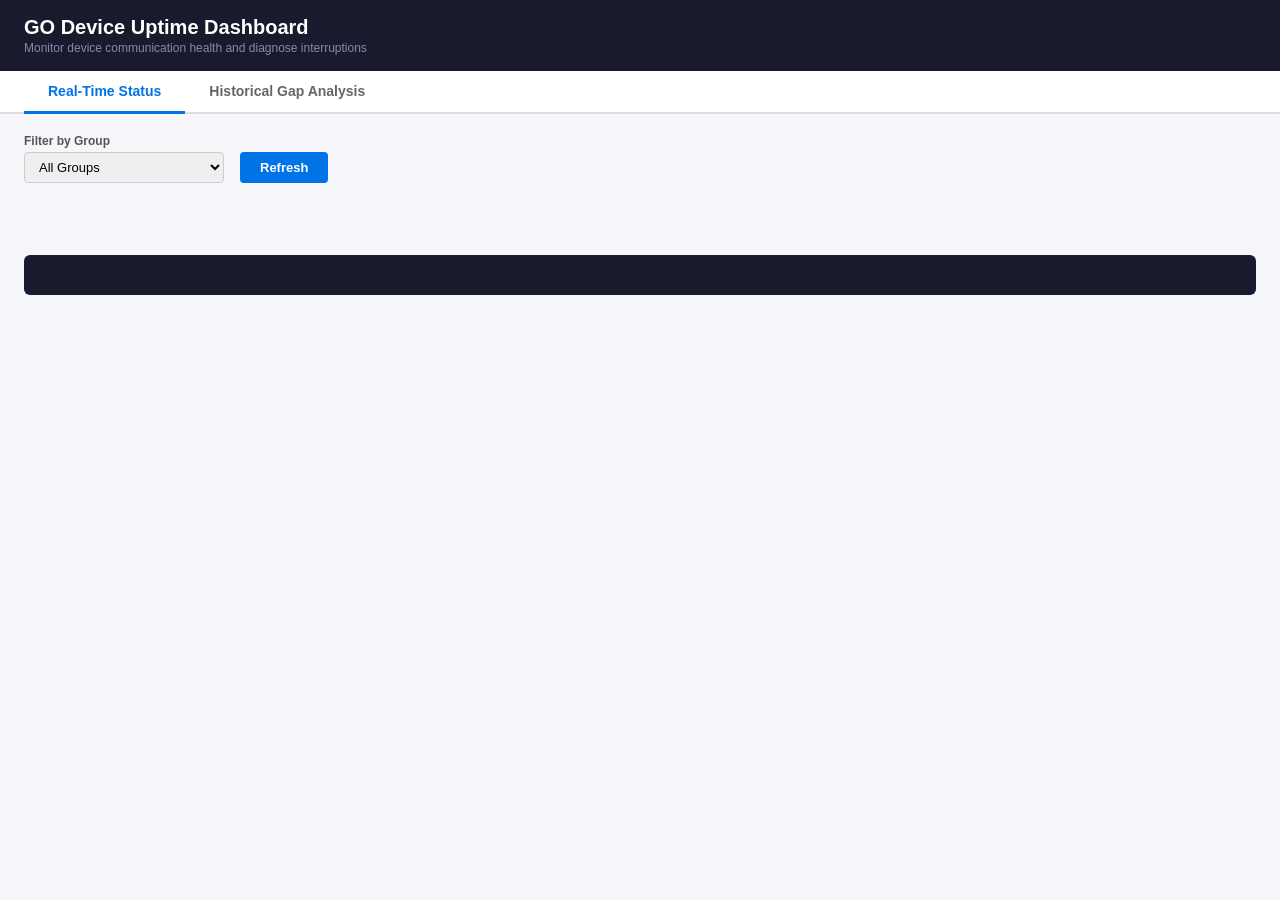
==== src/index.html @ d2667e0c "Restructure repo to match standard add-in layout - Rename configuration.json to config.json - Move H" ====
<!DOCTYPE html>
<html lang="en">
<head>
  <meta charset="UTF-8">
  <title>GO Device Uptime Dashboard</title>
  <style>
    * { box-sizing: border-box; margin: 0; padding: 0; }
    body { font-family: Arial, sans-serif; background: #f5f6fa; color: #333; }

    /* Header */
    .header { background: #1a1a2e; color: #fff; padding: 16px 24px; display: flex; align-items: center; justify-content: space-between; }
    .header h1 { font-size: 20px; font-weight: 600; }
    .header .subtitle { font-size: 12px; color: #8888aa; margin-top: 2px; }

    /* Tabs */
    .tab-bar { background: #fff; border-bottom: 2px solid #ddd; padding: 0 24px; display: flex; gap: 0; }
    .tab-btn { padding: 12px 24px; font-size: 14px; font-weight: 600; color: #666; border: none; background: none; cursor: pointer; border-bottom: 3px solid transparent; margin-bottom: -2px; }
    .tab-btn.active { color: #0073e6; border-bottom-color: #0073e6; }
    .tab-btn:hover { color: #0073e6; }

    /* Content */
    .container { max-width: 1400px; margin: 0 auto; padding: 20px 24px; }
    .tab-content { display: none; }
    .tab-content.active { display: block; }

    /* Controls row */
    .controls { display: flex; align-items: flex-end; gap: 16px; margin-bottom: 16px; flex-wrap: wrap; }
    .control-group { display: flex; flex-direction: column; gap: 4px; }
    .control-group label { font-size: 12px; font-weight: 600; color: #555; }
    .control-group select, .control-group input { padding: 6px 10px; border: 1px solid #ccc; border-radius: 4px; font-size: 13px; }
    .control-group select { min-width: 200px; }
    .btn { padding: 8px 20px; border: none; border-radius: 4px; font-size: 13px; cursor: pointer; font-weight: 600; }
    .btn-primary { background: #0073e6; color: #fff; }
    .btn-primary:hover { background: #005bb5; }
    .btn-primary:disabled { background: #99c2e8; cursor: not-allowed; }

    /* Tables */
    table { width: 100%; border-collapse: collapse; background: #fff; border-radius: 6px; overflow: hidden; box-shadow: 0 1px 3px rgba(0,0,0,0.08); }
    th { background: #f0f2f5; font-size: 12px; font-weight: 700; text-transform: uppercase; color: #555; padding: 10px 12px; text-align: left; border-bottom: 2px solid #ddd; }
    td { padding: 8px 12px; font-size: 13px; border-bottom: 1px solid #eee; }
    tr:last-child td { border-bottom: none; }

    /* Status indicators */
    .status-dot { display: inline-block; width: 10px; height: 10px; border-radius: 50%; margin-right: 6px; }
    .status-green { background: #28a745; }
    .status-yellow { background: #ffc107; }
    .status-red { background: #dc3545; }
    tr.row-green { background: #f0faf3; }
    tr.row-yellow { background: #fffbe6; }
    tr.row-red { background: #fef0f0; }

    /* Summary cards */
    .summary-cards { display: flex; gap: 16px; margin-bottom: 20px; flex-wrap: wrap; }
    .summary-card { background: #fff; border-radius: 6px; padding: 16px 20px; box-shadow: 0 1px 3px rgba(0,0,0,0.08); min-width: 180px; flex: 1; }
    .summary-card .card-label { font-size: 11px; font-weight: 700; text-transform: uppercase; color: #888; margin-bottom: 4px; }
    .summary-card .card-value { font-size: 22px; font-weight: 700; color: #1a1a2e; }
    .summary-card .card-detail { font-size: 12px; color: #666; margin-top: 4px; }

    /* Log output */
    #output { margin-top: 16px; padding: 12px; background: #1a1a2e; color: #aaffaa; font-family: monospace; font-size: 12px; border-radius: 6px; white-space: pre-wrap; min-height: 40px; max-height: 200px; overflow-y: auto; }

    /* Loading spinner */
    .loading { text-align: center; padding: 40px; color: #888; font-size: 14px; }
    .spinner { display: inline-block; width: 20px; height: 20px; border: 3px solid #ddd; border-top-color: #0073e6; border-radius: 50%; animation: spin 0.8s linear infinite; margin-right: 8px; vertical-align: middle; }
    @keyframes spin { to { transform: rotate(360deg); } }

    /* Gap cause badges */
    .cause-badge { display: inline-block; padding: 2px 8px; border-radius: 10px; font-size: 11px; font-weight: 600; }
    .cause-unplugged { background: #fde8e8; color: #c0392b; }
    .cause-voltage { background: #fef3cd; color: #856404; }
    .cause-ignition { background: #d4edda; color: #155724; }
    .cause-cellular { background: #cce5ff; color: #004085; }
    .cause-unknown { background: #e2e3e5; color: #383d41; }
    .cause-lowvoltage { background: #fff3cd; color: #856404; }

    /* Responsive */
    @media (max-width: 800px) {
      .summary-cards { flex-direction: column; }
    }
  </style>
</head>
<body>

<!-- HEADER -->
<div class="header">
  <div>
    <h1>GO Device Uptime Dashboard</h1>
    <div class="subtitle">Monitor device communication health and diagnose interruptions</div>
  </div>
</div>

<!-- TABS -->
<div class="tab-bar">
  <button class="tab-btn active" onclick="switchTab('realtime')">Real-Time Status</button>
  <button class="tab-btn" onclick="switchTab('historical')">Historical Gap Analysis</button>
</div>

<!-- CONTAINER -->
<div class="container">

  <!-- TAB 1: REAL-TIME STATUS -->
  <div class="tab-content active" id="tab-realtime">
    <div class="controls">
      <div class="control-group">
        <label>Filter by Group</label>
        <select id="groupFilter" onchange="filterDevices()">
          <option value="">All Groups</option>
        </select>
      </div>
      <button class="btn btn-primary" id="btnRefresh" onclick="loadRealtimeStatus()">Refresh</button>
    </div>

    <div class="summary-cards" id="realtimeSummary" style="display:none;">
      <div class="summary-card">
        <div class="card-label">Total Devices</div>
        <div class="card-value" id="totalDevices">-</div>
      </div>
      <div class="summary-card">
        <div class="card-label">Communicating</div>
        <div class="card-value" id="commDevices" style="color:#28a745;">-</div>
      </div>
      <div class="summary-card">
        <div class="card-label">Stale (&gt; 1h)</div>
        <div class="card-value" id="staleDevices" style="color:#ffc107;">-</div>
      </div>
      <div class="summary-card">
        <div class="card-label">Not Communicating (&gt; 24h)</div>
        <div class="card-value" id="offlineDevices" style="color:#dc3545;">-</div>
      </div>
    </div>

    <div id="realtimeTable"></div>
  </div>

  <!-- TAB 2: HISTORICAL GAP ANALYSIS -->
  <div class="tab-content" id="tab-historical">
    <div class="controls">
      <div class="control-group">
        <label>Device</label>
        <select id="gapDevice">
          <option value="">-- Select Device --</option>
        </select>
      </div>
      <div class="control-group">
        <label>From Date</label>
        <input type="datetime-local" id="gapFrom">
      </div>
      <div class="control-group">
        <label>To Date</label>
        <input type="datetime-local" id="gapTo">
      </div>
      <div class="control-group">
        <label>Gap Threshold (min)</label>
        <input type="number" id="gapThreshold" value="30" min="5" max="1440" style="width:80px;">
      </div>
      <button class="btn btn-primary" id="btnAnalyze" onclick="analyzeGaps()">Analyze Gaps</button>
    </div>

    <div class="summary-cards" id="gapSummary" style="display:none;">
      <div class="summary-card">
        <div class="card-label">Uptime</div>
        <div class="card-value" id="uptimePct">-</div>
      </div>
      <div class="summary-card">
        <div class="card-label">Interruptions</div>
        <div class="card-value" id="gapCount">-</div>
      </div>
      <div class="summary-card">
        <div class="card-label">Longest Gap</div>
        <div class="card-value" id="longestGap">-</div>
      </div>
      <div class="summary-card">
        <div class="card-label">Most Common Cause</div>
        <div class="card-value" id="commonCause" style="font-size:16px;">-</div>
      </div>
    </div>

    <div id="gapsTable"></div>
  </div>

</div>

<!-- LOG OUTPUT -->
<div class="container">
  <div id="output"></div>
</div>

<script>
// ============================================================
//  STATE
// ============================================================
var api = null;             // MyGeotab API object (injected by Add-In framework)
var allDevices = [];        // full Device objects
var allStatusInfo = [];     // DeviceStatusInfo objects
var allGroups = [];         // Group objects
var mergedDevices = [];     // joined view for Tab 1

// ============================================================
//  MyGeotab Add-In Lifecycle
// ============================================================
geotab.addin.goDeviceUptime = function () {
  return {
    initialize: function (freshApi, state, callback) {
      api = freshApi;
      setDefaults();
      callback();
    },
    focus: function (freshApi, state) {
      api = freshApi;
      loadRealtimeStatus();
    },
    blur: function () {
      // cleanup if needed
    }
  };
};

// ============================================================
//  API WRAPPERS (Promise-based around api.call / api.multiCall)
// ============================================================
function apiGet(typeName, search) {
  return new Promise(function (resolve, reject) {
    api.call("Get", { typeName: typeName, search: search || {} }, resolve, reject);
  });
}

function apiMultiCall(calls) {
  return new Promise(function (resolve, reject) {
    api.multiCall(calls, resolve, reject);
  });
}

// ============================================================
//  HELPERS
// ============================================================
function val(id) { return document.getElementById(id).value.trim(); }
function log(msg) {
  var el = document.getElementById("output");
  el.textContent += msg + "\n";
  el.scrollTop = el.scrollHeight;
}
function clearLog() { document.getElementById("output").textContent = ""; }

function escHtml(s) {
  if (s == null) return "";
  return String(s).replace(/&/g,"&amp;").replace(/</g,"&lt;").replace(/>/g,"&gt;");
}

function formatDuration(ms) {
  if (ms < 0) ms = 0;
  var totalMin = Math.floor(ms / 60000);
  var d = Math.floor(totalMin / 1440);
  var h = Math.floor((totalMin % 1440) / 60);
  var m = totalMin % 60;
  var parts = [];
  if (d > 0) parts.push(d + "d");
  if (h > 0) parts.push(h + "h");
  parts.push(m + "m");
  return parts.join(" ");
}

function formatDateTime(iso) {
  if (!iso) return "-";
  var d = new Date(iso);
  return d.toLocaleString();
}

function timeSince(iso) {
  if (!iso) return "-";
  return formatDuration(Date.now() - new Date(iso).getTime());
}

// ============================================================
//  TAB SWITCHING
// ============================================================
function switchTab(name) {
  document.querySelectorAll(".tab-btn").forEach(function (b, i) {
    b.classList.toggle("active", (name === "realtime" && i === 0) || (name === "historical" && i === 1));
  });
  document.getElementById("tab-realtime").classList.toggle("active", name === "realtime");
  document.getElementById("tab-historical").classList.toggle("active", name === "historical");
}

// ============================================================
//  TAB 1: REAL-TIME STATUS
// ============================================================
function loadRealtimeStatus() {
  clearLog();
  log("Loading devices and status info...");
  document.getElementById("realtimeTable").innerHTML = '<div class="loading"><span class="spinner"></span> Loading device status...</div>';

  apiMultiCall([
    ["Get", { typeName: "Device", search: {} }],
    ["Get", { typeName: "DeviceStatusInfo", search: {} }],
    ["Get", { typeName: "Group", search: {} }]
  ]).then(function (results) {
    allDevices = results[0] || [];
    allStatusInfo = results[1] || [];
    allGroups = results[2] || [];

    log("Loaded " + allDevices.length + " devices, " + allStatusInfo.length + " status records, " + allGroups.length + " groups.");

    buildGroupFilter();
    populateDeviceSelector();
    mergeAndRender();
  }).catch(function (err) {
    log("ERROR: " + (err.message || err));
    document.getElementById("realtimeTable").innerHTML = "";
  });
}

function buildGroupFilter() {
  var sel = document.getElementById("groupFilter");
  sel.innerHTML = '<option value="">All Groups</option>';
  var groupMap = {};
  allGroups.forEach(function (g) {
    if (g.name && g.id !== "GroupCompanyId") {
      groupMap[g.id] = g.name;
    }
  });
  var usedGroups = {};
  allDevices.forEach(function (d) {
    if (d.groups) {
      d.groups.forEach(function (g) {
        if (groupMap[g.id]) usedGroups[g.id] = groupMap[g.id];
      });
    }
  });
  Object.keys(usedGroups).sort(function (a, b) { return usedGroups[a].localeCompare(usedGroups[b]); }).forEach(function (id) {
    var opt = document.createElement("option");
    opt.value = id;
    opt.textContent = usedGroups[id];
    sel.appendChild(opt);
  });
}

function populateDeviceSelector() {
  var sel = document.getElementById("gapDevice");
  sel.innerHTML = '<option value="">-- Select Device --</option>';
  allDevices.slice().sort(function (a, b) { return (a.name || "").localeCompare(b.name || ""); }).forEach(function (d) {
    var opt = document.createElement("option");
    opt.value = d.id;
    opt.textContent = d.name + (d.serialNumber ? " (" + d.serialNumber + ")" : "");
    sel.appendChild(opt);
  });
}

function mergeAndRender() {
  var statusMap = {};
  allStatusInfo.forEach(function (si) {
    if (si.device) statusMap[si.device.id] = si;
  });

  mergedDevices = allDevices.map(function (d) {
    var si = statusMap[d.id] || {};
    var lastComm = si.dateTime || null;
    var msSince = lastComm ? (Date.now() - new Date(lastComm).getTime()) : Infinity;
    var status, statusClass;
    if (si.isDeviceCommunicating) {
      if (msSince > 3600000) { status = "Stale"; statusClass = "yellow"; }
      else { status = "Communicating"; statusClass = "green"; }
    } else {
      if (msSince > 86400000) { status = "Not Communicating"; statusClass = "red"; }
      else if (msSince > 3600000) { status = "Stale"; statusClass = "yellow"; }
      else { status = "Communicating"; statusClass = "green"; }
    }
    return {
      id: d.id,
      name: d.name || "(unnamed)",
      serialNumber: d.serialNumber || "-",
      groups: d.groups || [],
      status: status,
      statusClass: statusClass,
      lastComm: lastComm,
      msSince: msSince,
      lat: si.latitude,
      lng: si.longitude
    };
  });

  filterDevices();
}

function filterDevices() {
  var gf = val("groupFilter");
  var filtered = mergedDevices;
  if (gf) {
    filtered = mergedDevices.filter(function (d) {
      return d.groups.some(function (g) { return g.id === gf; });
    });
  }

  var order = { red: 0, yellow: 1, green: 2 };
  filtered.sort(function (a, b) {
    var oa = order[a.statusClass] != null ? order[a.statusClass] : 9;
    var ob = order[b.statusClass] != null ? order[b.statusClass] : 9;
    if (oa !== ob) return oa - ob;
    return a.name.localeCompare(b.name);
  });

  var total = filtered.length;
  var green = filtered.filter(function (d) { return d.statusClass === "green"; }).length;
  var yellow = filtered.filter(function (d) { return d.statusClass === "yellow"; }).length;
  var red = filtered.filter(function (d) { return d.statusClass === "red"; }).length;

  document.getElementById("realtimeSummary").style.display = "flex";
  document.getElementById("totalDevices").textContent = total;
  document.getElementById("commDevices").textContent = green;
  document.getElementById("staleDevices").textContent = yellow;
  document.getElementById("offlineDevices").textContent = red;

  var html = '<table><thead><tr>' +
    '<th>Device Name</th>' +
    '<th>Serial Number</th>' +
    '<th>Status</th>' +
    '<th>Last Data Received</th>' +
    '<th>Time Since Last Comm</th>' +
    '<th>Location</th>' +
    '</tr></thead><tbody>';

  if (filtered.length === 0) {
    html += '<tr><td colspan="6" style="text-align:center;color:#888;padding:20px;">No devices found</td></tr>';
  } else {
    filtered.forEach(function (d) {
      var dotClass = "status-" + d.statusClass;
      var rowClass = "row-" + d.statusClass;
      var loc = (d.lat != null && d.lng != null && d.lat !== 0 && d.lng !== 0)
        ? d.lat.toFixed(4) + ", " + d.lng.toFixed(4)
        : "-";
      html += '<tr class="' + rowClass + '">' +
        '<td>' + escHtml(d.name) + '</td>' +
        '<td>' + escHtml(d.serialNumber) + '</td>' +
        '<td><span class="status-dot ' + dotClass + '"></span>' + d.status + '</td>' +
        '<td>' + formatDateTime(d.lastComm) + '</td>' +
        '<td>' + timeSince(d.lastComm) + '</td>' +
        '<td>' + loc + '</td>' +
        '</tr>';
    });
  }
  html += '</tbody></table>';
  document.getElementById("realtimeTable").innerHTML = html;
}

// ============================================================
//  TAB 2: HISTORICAL GAP ANALYSIS
// ============================================================
function analyzeGaps() {
  var deviceId = val("gapDevice");
  var fromDate = val("gapFrom");
  var toDate = val("gapTo");
  var threshold = parseInt(val("gapThreshold"), 10) || 30;

  if (!deviceId) { log("Select a device."); return; }
  if (!fromDate || !toDate) { log("Select a date range."); return; }

  clearLog();
  var fromISO = new Date(fromDate).toISOString();
  var toISO = new Date(toDate).toISOString();
  var thresholdMs = threshold * 60 * 1000;

  log("Fetching LogRecords for device " + deviceId + "...");
  document.getElementById("gapsTable").innerHTML = '<div class="loading"><span class="spinner"></span> Analyzing communication gaps...</div>';
  document.getElementById("gapSummary").style.display = "none";

  apiGet("LogRecord", {
    deviceSearch: { id: deviceId },
    fromDate: fromISO,
    toDate: toISO
  }).then(function (records) {
    records = records || [];
    log("Received " + records.length + " LogRecords.");

    if (records.length < 2) {
      log("Not enough records to detect gaps.");
      document.getElementById("gapsTable").innerHTML = '<div class="loading">Not enough LogRecords in this date range to analyze gaps. Try a wider range or different device.</div>';
      return;
    }

    records.sort(function (a, b) { return new Date(a.dateTime) - new Date(b.dateTime); });

    var gaps = [];
    for (var i = 1; i < records.length; i++) {
      var t1 = new Date(records[i - 1].dateTime).getTime();
      var t2 = new Date(records[i].dateTime).getTime();
      var delta = t2 - t1;
      if (delta > thresholdMs) {
        gaps.push({
          start: records[i - 1].dateTime,
          end: records[i].dateTime,
          durationMs: delta,
          cause: null
        });
      }
    }

    log("Detected " + gaps.length + " gap(s) exceeding " + threshold + " min threshold.");

    if (gaps.length === 0) {
      renderGapResults(gaps, fromISO, toISO);
      return;
    }

    return analyzeCauses(deviceId, gaps).then(function (analyzedGaps) {
      renderGapResults(analyzedGaps, fromISO, toISO);
    });
  }).catch(function (err) {
    log("ERROR: " + (err.message || err));
    document.getElementById("gapsTable").innerHTML = "";
  });
}

function analyzeCauses(deviceId, gaps) {
  log("Analyzing probable causes for " + gaps.length + " gap(s)...");

  var promises = gaps.map(function (gap, idx) {
    var windowStart = new Date(new Date(gap.start).getTime() - 3600000).toISOString();
    var windowEnd = new Date(new Date(gap.end).getTime() + 3600000).toISOString();

    return apiMultiCall([
      // FaultData: Device Unplugged
      ["Get", { typeName: "FaultData", search: {
        deviceSearch: { id: deviceId },
        diagnosticSearch: { id: "DiagnosticDeviceHasBeenUnpluggedId" },
        fromDate: windowStart, toDate: windowEnd
      }}],
      // FaultData: Low Voltage Restart
      ["Get", { typeName: "FaultData", search: {
        deviceSearch: { id: deviceId },
        diagnosticSearch: { id: "DiagnosticDeviceRestartedBecauseOfLowVoltageInPowerSupplyId" },
        fromDate: windowStart, toDate: windowEnd
      }}],
      // StatusData: Voltage
      ["Get", { typeName: "StatusData", search: {
        deviceSearch: { id: deviceId },
        diagnosticSearch: { id: "DiagnosticGoDeviceVoltageId" },
        fromDate: windowStart, toDate: windowEnd
      }}],
      // StatusData: Ignition
      ["Get", { typeName: "StatusData", search: {
        deviceSearch: { id: deviceId },
        diagnosticSearch: { id: "DiagnosticIgnitionId" },
        fromDate: windowStart, toDate: windowEnd
      }}],
      // StatusData: Cellular RSSI
      ["Get", { typeName: "StatusData", search: {
        deviceSearch: { id: deviceId },
        diagnosticSearch: { id: "DiagnosticCellularRssiId" },
        fromDate: windowStart, toDate: windowEnd
      }}]
    ]).then(function (results) {
      var unplugged = results[0] || [];
      var lowVoltageRestart = results[1] || [];
      var voltageData = results[2] || [];
      var ignitionData = results[3] || [];
      var rssiData = results[4] || [];

      gap.cause = determineCause(gap, unplugged, lowVoltageRestart, voltageData, ignitionData, rssiData);
      log("  Gap " + (idx + 1) + ": " + gap.cause);
      return gap;
    }).catch(function () {
      gap.cause = "Unknown - Analysis Error";
      return gap;
    });
  });

  return Promise.all(promises);
}

function determineCause(gap, unplugged, lowVoltageRestart, voltageData, ignitionData, rssiData) {
  // 1. Device unplugged
  if (unplugged.length > 0) return "Device Unplugged";

  // 2. Low voltage restart
  if (lowVoltageRestart.length > 0) return "Low Voltage Restart";

  // 3. Low voltage before gap (< 6V)
  var gapStartTime = new Date(gap.start).getTime();
  var preGapVoltage = voltageData.filter(function (v) {
    var t = new Date(v.dateTime).getTime();
    return t <= gapStartTime && t >= gapStartTime - 3600000;
  });
  if (preGapVoltage.length > 0) {
    var lastVoltage = preGapVoltage[preGapVoltage.length - 1];
    var volts = lastVoltage.data;
    if (volts > 100) volts = volts / 1000;
    if (volts < 6) return "Low Battery / Power Loss";
  }

  // 4. Ignition off during entire gap
  var gapEndTime = new Date(gap.end).getTime();
  var gapIgnition = ignitionData.filter(function (v) {
    var t = new Date(v.dateTime).getTime();
    return t >= gapStartTime - 3600000 && t <= gapEndTime + 3600000;
  });
  if (gapIgnition.length > 0) {
    var allOff = gapIgnition.every(function (v) { return v.data === 0; });
    if (allOff) return "Ignition Off (Low-Power Mode)";
  }

  // 5. Weak cellular signal (RSSI < -100 dBm before gap)
  var preGapRssi = rssiData.filter(function (v) {
    var t = new Date(v.dateTime).getTime();
    return t <= gapStartTime && t >= gapStartTime - 3600000;
  });
  if (preGapRssi.length > 0) {
    var lastRssi = preGapRssi[preGapRssi.length - 1];
    if (lastRssi.data < -100) return "Weak Cellular Signal";
  }

  return "Unknown - Possible Network Issue";
}

function renderGapResults(gaps, fromISO, toISO) {
  var periodMs = new Date(toISO).getTime() - new Date(fromISO).getTime();
  var totalGapMs = gaps.reduce(function (sum, g) { return sum + g.durationMs; }, 0);
  var uptimePct = periodMs > 0 ? (((periodMs - totalGapMs) / periodMs) * 100).toFixed(1) : "100.0";

  var longest = gaps.reduce(function (max, g) { return g.durationMs > max ? g.durationMs : max; }, 0);

  var causeCounts = {};
  gaps.forEach(function (g) {
    var c = g.cause || "Unknown";
    causeCounts[c] = (causeCounts[c] || 0) + 1;
  });
  var commonCause = "-";
  var maxCount = 0;
  Object.keys(causeCounts).forEach(function (c) {
    if (causeCounts[c] > maxCount) { maxCount = causeCounts[c]; commonCause = c; }
  });

  document.getElementById("gapSummary").style.display = "flex";
  document.getElementById("uptimePct").textContent = uptimePct + "%";
  document.getElementById("gapCount").textContent = gaps.length;
  document.getElementById("longestGap").textContent = longest > 0 ? formatDuration(longest) : "-";
  document.getElementById("commonCause").textContent = gaps.length > 0 ? commonCause : "-";

  var html = '<table><thead><tr>' +
    '<th>#</th>' +
    '<th>Gap Start</th>' +
    '<th>Gap End</th>' +
    '<th>Duration</th>' +
    '<th>Probable Cause</th>' +
    '</tr></thead><tbody>';

  if (gaps.length === 0) {
    html += '<tr><td colspan="5" style="text-align:center;color:#28a745;padding:20px;">No communication gaps detected - device had continuous uptime during this period.</td></tr>';
  } else {
    gaps.forEach(function (g, i) {
      var causeClass = getCauseClass(g.cause);
      html += '<tr>' +
        '<td>' + (i + 1) + '</td>' +
        '<td>' + formatDateTime(g.start) + '</td>' +
        '<td>' + formatDateTime(g.end) + '</td>' +
        '<td>' + formatDuration(g.durationMs) + '</td>' +
        '<td><span class="cause-badge ' + causeClass + '">' + escHtml(g.cause) + '</span></td>' +
        '</tr>';
    });
  }
  html += '</tbody></table>';
  document.getElementById("gapsTable").innerHTML = html;
}

function getCauseClass(cause) {
  if (!cause) return "cause-unknown";
  if (cause.indexOf("Unplugged") >= 0) return "cause-unplugged";
  if (cause.indexOf("Low Voltage Restart") >= 0) return "cause-voltage";
  if (cause.indexOf("Low Battery") >= 0) return "cause-lowvoltage";
  if (cause.indexOf("Ignition") >= 0) return "cause-ignition";
  if (cause.indexOf("Cellular") >= 0) return "cause-cellular";
  return "cause-unknown";
}

// ============================================================
//  DEFAULT DATE RANGE (last 7 days)
// ============================================================
function setDefaults() {
  var now = new Date();
  var week = new Date(now.getTime() - 7 * 86400000);
  function fmt(d) {
    return d.getFullYear() + "-" +
      String(d.getMonth() + 1).padStart(2, "0") + "-" +
      String(d.getDate()).padStart(2, "0") + "T" +
      String(d.getHours()).padStart(2, "0") + ":" +
      String(d.getMinutes()).padStart(2, "0");
  }
  document.getElementById("gapFrom").value = fmt(week);
  document.getElementById("gapTo").value = fmt(now);
}
</script>

</body>
</html>
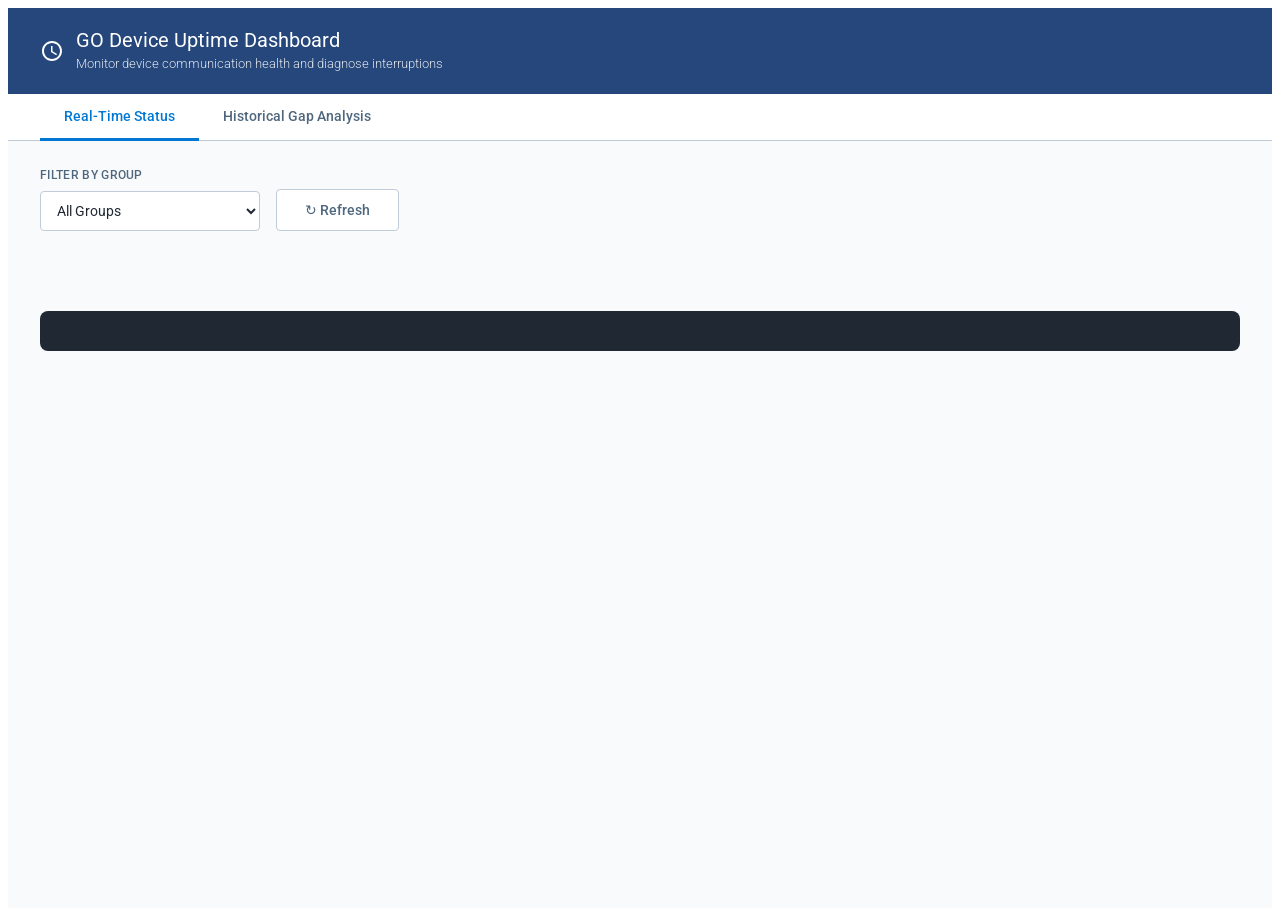
==== commit d3dd93e5: "Restyle with Geotab Zenith design system v3.5.0 - Apply official Zenith design tokens (colors, typog" ====
--- a/src/index.html
+++ b/src/index.html
@@ -2,198 +2,591 @@
 <html lang="en">
 <head>
   <meta charset="UTF-8">
+  <meta name="viewport" content="width=device-width, initial-scale=1.0">
+  <meta http-equiv="Cache-Control" content="no-cache, no-store, must-revalidate">
   <title>GO Device Uptime Dashboard</title>
+  <link rel="stylesheet" href="https://fonts.googleapis.com/css2?family=Roboto:wght@300;400;500;600;700&family=Roboto+Mono:wght@400&display=swap">
   <style>
-    * { box-sizing: border-box; margin: 0; padding: 0; }
-    body { font-family: Arial, sans-serif; background: #f5f6fa; color: #333; }
-
-    /* Header */
-    .header { background: #1a1a2e; color: #fff; padding: 16px 24px; display: flex; align-items: center; justify-content: space-between; }
-    .header h1 { font-size: 20px; font-weight: 600; }
-    .header .subtitle { font-size: 12px; color: #8888aa; margin-top: 2px; }
-
-    /* Tabs */
-    .tab-bar { background: #fff; border-bottom: 2px solid #ddd; padding: 0 24px; display: flex; gap: 0; }
-    .tab-btn { padding: 12px 24px; font-size: 14px; font-weight: 600; color: #666; border: none; background: none; cursor: pointer; border-bottom: 3px solid transparent; margin-bottom: -2px; }
-    .tab-btn.active { color: #0073e6; border-bottom-color: #0073e6; }
-    .tab-btn:hover { color: #0073e6; }
-
-    /* Content */
-    .container { max-width: 1400px; margin: 0 auto; padding: 20px 24px; }
-    .tab-content { display: none; }
-    .tab-content.active { display: block; }
-
-    /* Controls row */
-    .controls { display: flex; align-items: flex-end; gap: 16px; margin-bottom: 16px; flex-wrap: wrap; }
-    .control-group { display: flex; flex-direction: column; gap: 4px; }
-    .control-group label { font-size: 12px; font-weight: 600; color: #555; }
-    .control-group select, .control-group input { padding: 6px 10px; border: 1px solid #ccc; border-radius: 4px; font-size: 13px; }
-    .control-group select { min-width: 200px; }
-    .btn { padding: 8px 20px; border: none; border-radius: 4px; font-size: 13px; cursor: pointer; font-weight: 600; }
-    .btn-primary { background: #0073e6; color: #fff; }
-    .btn-primary:hover { background: #005bb5; }
-    .btn-primary:disabled { background: #99c2e8; cursor: not-allowed; }
-
-    /* Tables */
-    table { width: 100%; border-collapse: collapse; background: #fff; border-radius: 6px; overflow: hidden; box-shadow: 0 1px 3px rgba(0,0,0,0.08); }
-    th { background: #f0f2f5; font-size: 12px; font-weight: 700; text-transform: uppercase; color: #555; padding: 10px 12px; text-align: left; border-bottom: 2px solid #ddd; }
-    td { padding: 8px 12px; font-size: 13px; border-bottom: 1px solid #eee; }
-    tr:last-child td { border-bottom: none; }
-
-    /* Status indicators */
-    .status-dot { display: inline-block; width: 10px; height: 10px; border-radius: 50%; margin-right: 6px; }
-    .status-green { background: #28a745; }
-    .status-yellow { background: #ffc107; }
-    .status-red { background: #dc3545; }
-    tr.row-green { background: #f0faf3; }
-    tr.row-yellow { background: #fffbe6; }
-    tr.row-red { background: #fef0f0; }
-
-    /* Summary cards */
-    .summary-cards { display: flex; gap: 16px; margin-bottom: 20px; flex-wrap: wrap; }
-    .summary-card { background: #fff; border-radius: 6px; padding: 16px 20px; box-shadow: 0 1px 3px rgba(0,0,0,0.08); min-width: 180px; flex: 1; }
-    .summary-card .card-label { font-size: 11px; font-weight: 700; text-transform: uppercase; color: #888; margin-bottom: 4px; }
-    .summary-card .card-value { font-size: 22px; font-weight: 700; color: #1a1a2e; }
-    .summary-card .card-detail { font-size: 12px; color: #666; margin-top: 4px; }
-
-    /* Log output */
-    #output { margin-top: 16px; padding: 12px; background: #1a1a2e; color: #aaffaa; font-family: monospace; font-size: 12px; border-radius: 6px; white-space: pre-wrap; min-height: 40px; max-height: 200px; overflow-y: auto; }
-
-    /* Loading spinner */
-    .loading { text-align: center; padding: 40px; color: #888; font-size: 14px; }
-    .spinner { display: inline-block; width: 20px; height: 20px; border: 3px solid #ddd; border-top-color: #0073e6; border-radius: 50%; animation: spin 0.8s linear infinite; margin-right: 8px; vertical-align: middle; }
-    @keyframes spin { to { transform: rotate(360deg); } }
-
-    /* Gap cause badges */
-    .cause-badge { display: inline-block; padding: 2px 8px; border-radius: 10px; font-size: 11px; font-weight: 600; }
-    .cause-unplugged { background: #fde8e8; color: #c0392b; }
-    .cause-voltage { background: #fef3cd; color: #856404; }
-    .cause-ignition { background: #d4edda; color: #155724; }
-    .cause-cellular { background: #cce5ff; color: #004085; }
-    .cause-unknown { background: #e2e3e5; color: #383d41; }
-    .cause-lowvoltage { background: #fff3cd; color: #856404; }
-
-    /* Responsive */
+    /* ═══════════════════════════════════════════════════════════
+       Geotab Zenith Design System — @geotab/zenith v3.5.0 tokens
+       Scoped under #gudContainer to avoid MyGeotab conflicts
+       ═══════════════════════════════════════════════════════════ */
+
+    /* — Zenith Design Tokens — */
+    :root {
+      --text-primary: #1F2833;
+      --text-secondary: #4E677E;
+      --text-placeholder: #8DA4B9;
+      --text-hyperlink: #005AA8;
+      --text-error-message: #C51A11;
+      --text-button-disabled: #C0CCD8;
+      --text-reverse-primary: #FFFFFF;
+
+      --backgrounds-main: #FFFFFF;
+      --backgrounds-content-0: #F9FAFB;
+      --backgrounds-content-1: #F2F5F7;
+      --backgrounds-content-2: #D9E1E8;
+      --backgrounds-hover: #E6EBEF;
+      --backgrounds-field-disabled: #E6EBEF;
+      --backgrounds-primary-brand: #25477B;
+      --backgrounds-reverse-1: #1F2833;
+
+      --borders-general: #C0CCD8;
+      --borders-secondary: #748FAA;
+      --borders-form-field--hover: #748FAA;
+      --borders-form-field--active: #0078D3;
+
+      --action-primary--default: #0078D3;
+      --action-primary--hover: #005AA8;
+      --action-primary--active: #004080;
+      --action-secondary--default: #4E677E;
+      --action-tertiary--hover: #E6EBEF;
+
+      --accents-error--main: #FFECEB;
+      --accents-error--detail: #A01F0E;
+      --accents-success--main: #EDFEF2;
+      --accents-success--detail: #2B6436;
+      --accents-warning--main: #FFF8E6;
+      --accents-warning--detail: #8C6D1F;
+      --accents-general--main: #EBF6FF;
+      --accents-general--detail: #25477B;
+
+      --main-font: Roboto, "Segoe UI", "Helvetica Neue", sans-serif;
+      --main-font-data: "Roboto Mono", "Segoe UI Mono", monospace;
+    }
+
+    /* — Reset scoped to container — */
+    #gudContainer *, #gudContainer *::before, #gudContainer *::after {
+      box-sizing: border-box;
+      margin: 0;
+      padding: 0;
+    }
+
+    #gudContainer {
+      font-family: var(--main-font);
+      font-size: 14px;
+      line-height: 20px;
+      color: var(--text-primary);
+      background: var(--backgrounds-content-0);
+      min-height: 100vh;
+    }
+
+    /* ── Page Header (Brand Bar) ── */
+    #gudContainer .gud-page-header {
+      background: var(--backgrounds-primary-brand);
+      padding: 20px 32px;
+      display: flex;
+      align-items: center;
+      justify-content: space-between;
+    }
+    #gudContainer .gud-page-header h1 {
+      font-size: 20px;
+      font-weight: 400;
+      color: var(--text-reverse-primary);
+      margin: 0;
+      line-height: 24px;
+    }
+    #gudContainer .gud-page-header p {
+      font-size: 13px;
+      font-weight: 300;
+      color: var(--text-reverse-primary);
+      opacity: 0.85;
+      margin: 2px 0 0 0;
+    }
+    #gudContainer .gud-header-icon {
+      width: 24px;
+      height: 24px;
+      fill: var(--text-reverse-primary);
+      margin-right: 12px;
+      flex-shrink: 0;
+    }
+    #gudContainer .gud-header-left {
+      display: flex;
+      align-items: center;
+    }
+
+    /* ── Tab Bar ── */
+    #gudContainer .gud-tab-bar {
+      background: var(--backgrounds-main);
+      border-bottom: 1px solid var(--borders-general);
+      padding: 0 32px;
+      display: flex;
+      gap: 0;
+    }
+    #gudContainer .gud-tab-btn {
+      padding: 14px 24px;
+      font-family: var(--main-font);
+      font-size: 14px;
+      font-weight: 500;
+      color: var(--text-secondary);
+      border: none;
+      background: none;
+      cursor: pointer;
+      border-bottom: 3px solid transparent;
+      margin-bottom: -1px;
+      transition: color 0.15s, border-color 0.15s;
+    }
+    #gudContainer .gud-tab-btn:hover {
+      color: var(--action-primary--default);
+    }
+    #gudContainer .gud-tab-btn.active {
+      color: var(--action-primary--default);
+      border-bottom-color: var(--action-primary--default);
+    }
+
+    /* ── Content Area ── */
+    #gudContainer .gud-content {
+      max-width: 1440px;
+      margin: 0 auto;
+      padding: 24px 32px 32px;
+    }
+    #gudContainer .gud-tab-content {
+      display: none;
+    }
+    #gudContainer .gud-tab-content.active {
+      display: block;
+    }
+
+    /* ── Controls Toolbar ── */
+    #gudContainer .gud-toolbar {
+      display: flex;
+      align-items: flex-end;
+      gap: 16px;
+      margin-bottom: 24px;
+      flex-wrap: wrap;
+    }
+    #gudContainer .gud-field {
+      display: flex;
+      flex-direction: column;
+      gap: 6px;
+    }
+    #gudContainer .gud-field label {
+      font-size: 12px;
+      font-weight: 500;
+      color: var(--text-secondary);
+      text-transform: uppercase;
+      letter-spacing: 0.32px;
+    }
+    #gudContainer .gud-field select,
+    #gudContainer .gud-field input[type="datetime-local"],
+    #gudContainer .gud-field input[type="number"] {
+      font-family: var(--main-font);
+      font-size: 14px;
+      line-height: 20px;
+      color: var(--text-primary);
+      padding: 9px 12px;
+      border: 1px solid var(--borders-general);
+      border-radius: 4px;
+      background: var(--backgrounds-main);
+      min-height: 40px;
+      transition: border-color 0.15s, box-shadow 0.15s;
+    }
+    #gudContainer .gud-field select:hover,
+    #gudContainer .gud-field input:hover {
+      border-color: var(--borders-form-field--hover);
+    }
+    #gudContainer .gud-field select:focus,
+    #gudContainer .gud-field input:focus {
+      outline: none;
+      border-color: var(--borders-form-field--active);
+      box-shadow: 0 0 0 3px rgba(0,120,211,0.15);
+    }
+    #gudContainer .gud-field select {
+      min-width: 220px;
+    }
+
+    /* ── Buttons ── */
+    #gudContainer .gud-btn {
+      font-family: var(--main-font);
+      font-size: 14px;
+      font-weight: 500;
+      line-height: 20px;
+      padding: 10px 28px;
+      min-height: 40px;
+      border-radius: 4px;
+      border: none;
+      cursor: pointer;
+      transition: background 0.15s, box-shadow 0.15s;
+    }
+    #gudContainer .gud-btn--primary {
+      background: var(--action-primary--default);
+      color: var(--text-reverse-primary);
+      box-shadow: 0 1px 2px rgba(0,120,211,0.2);
+    }
+    #gudContainer .gud-btn--primary:hover {
+      background: var(--action-primary--hover);
+      box-shadow: 0 2px 4px rgba(0,120,211,0.3);
+    }
+    #gudContainer .gud-btn--primary:active {
+      background: var(--action-primary--active);
+    }
+    #gudContainer .gud-btn--primary:disabled {
+      background: var(--backgrounds-field-disabled);
+      color: var(--text-button-disabled);
+      cursor: not-allowed;
+      box-shadow: none;
+    }
+    #gudContainer .gud-btn--secondary {
+      background: var(--backgrounds-main);
+      color: var(--action-secondary--default);
+      border: 1px solid var(--borders-general);
+    }
+    #gudContainer .gud-btn--secondary:hover {
+      background: var(--action-tertiary--hover);
+      border-color: var(--borders-secondary);
+    }
+
+    /* ── KPI Summary Cards ── */
+    #gudContainer .gud-kpi-row {
+      display: flex;
+      gap: 16px;
+      margin-bottom: 24px;
+      flex-wrap: wrap;
+    }
+    #gudContainer .gud-kpi-card {
+      flex: 1;
+      min-width: 180px;
+      background: var(--backgrounds-main);
+      border: 1px solid var(--borders-general);
+      border-radius: 8px;
+      padding: 20px 24px;
+      box-shadow: 0 1px 3px rgba(31,40,51,0.06), 0 1px 2px rgba(31,40,51,0.04);
+    }
+    #gudContainer .gud-kpi-card__label {
+      font-size: 11px;
+      font-weight: 500;
+      text-transform: uppercase;
+      letter-spacing: 0.32px;
+      color: var(--text-secondary);
+      margin-bottom: 8px;
+    }
+    #gudContainer .gud-kpi-card__value {
+      font-size: 28px;
+      font-weight: 700;
+      color: var(--text-primary);
+      line-height: 1.1;
+    }
+    #gudContainer .gud-kpi-card--success .gud-kpi-card__value { color: var(--accents-success--detail); }
+    #gudContainer .gud-kpi-card--warning .gud-kpi-card__value { color: var(--accents-warning--detail); }
+    #gudContainer .gud-kpi-card--error .gud-kpi-card__value { color: var(--accents-error--detail); }
+
+    /* ── Panel / Card ── */
+    #gudContainer .gud-panel {
+      background: var(--backgrounds-main);
+      border: 1px solid var(--borders-general);
+      border-radius: 8px;
+      box-shadow: 0 1px 3px rgba(31,40,51,0.06), 0 1px 2px rgba(31,40,51,0.04);
+      overflow: hidden;
+      margin-bottom: 24px;
+    }
+    #gudContainer .gud-panel__header {
+      background: var(--backgrounds-content-1);
+      border-bottom: 1px solid var(--borders-general);
+      padding: 14px 24px;
+      display: flex;
+      align-items: center;
+      justify-content: space-between;
+    }
+    #gudContainer .gud-panel__title {
+      font-size: 16px;
+      font-weight: 500;
+      color: var(--text-primary);
+      line-height: 24px;
+    }
+
+    /* ── Tables ── */
+    #gudContainer .gud-table-wrap {
+      overflow-x: auto;
+    }
+    #gudContainer .gud-table {
+      width: 100%;
+      border-collapse: collapse;
+    }
+    #gudContainer .gud-table thead th {
+      background: var(--backgrounds-content-1);
+      font-size: 12px;
+      font-weight: 500;
+      text-transform: uppercase;
+      letter-spacing: 0.32px;
+      color: var(--text-secondary);
+      padding: 12px 16px;
+      text-align: left;
+      border-bottom: 1px solid var(--borders-general);
+      position: sticky;
+      top: 0;
+      z-index: 1;
+      white-space: nowrap;
+    }
+    #gudContainer .gud-table tbody td {
+      padding: 10px 16px;
+      border-bottom: 1px solid var(--backgrounds-content-1);
+      font-family: var(--main-font-data);
+      font-size: 13px;
+      line-height: 18px;
+      color: var(--text-primary);
+    }
+    #gudContainer .gud-table tbody tr:last-child td {
+      border-bottom: none;
+    }
+    #gudContainer .gud-table tbody tr:nth-child(even) {
+      background: var(--backgrounds-content-0);
+    }
+    #gudContainer .gud-table tbody tr:hover {
+      background: var(--accents-general--main);
+    }
+
+    /* ── Status Row Colors ── */
+    #gudContainer .gud-table tbody tr.gud-row--success {
+      background: var(--accents-success--main);
+    }
+    #gudContainer .gud-table tbody tr.gud-row--success:hover {
+      background: #d6f5df;
+    }
+    #gudContainer .gud-table tbody tr.gud-row--warning {
+      background: var(--accents-warning--main);
+    }
+    #gudContainer .gud-table tbody tr.gud-row--warning:hover {
+      background: #fff0cc;
+    }
+    #gudContainer .gud-table tbody tr.gud-row--error {
+      background: var(--accents-error--main);
+    }
+    #gudContainer .gud-table tbody tr.gud-row--error:hover {
+      background: #ffd9d6;
+    }
+
+    /* ── Status Dot ── */
+    #gudContainer .gud-status-dot {
+      display: inline-block;
+      width: 10px;
+      height: 10px;
+      border-radius: 50%;
+      margin-right: 8px;
+      vertical-align: middle;
+    }
+    #gudContainer .gud-status-dot--success { background: var(--accents-success--detail); }
+    #gudContainer .gud-status-dot--warning { background: var(--accents-warning--detail); }
+    #gudContainer .gud-status-dot--error { background: var(--accents-error--detail); }
+
+    /* ── Pill / Badge ── */
+    #gudContainer .gud-pill {
+      display: inline-block;
+      padding: 3px 10px;
+      border-radius: 12px;
+      font-family: var(--main-font);
+      font-size: 12px;
+      font-weight: 500;
+      line-height: 16px;
+      white-space: nowrap;
+    }
+    #gudContainer .gud-pill--error {
+      background: var(--accents-error--main);
+      color: var(--accents-error--detail);
+    }
+    #gudContainer .gud-pill--warning {
+      background: var(--accents-warning--main);
+      color: var(--accents-warning--detail);
+    }
+    #gudContainer .gud-pill--success {
+      background: var(--accents-success--main);
+      color: var(--accents-success--detail);
+    }
+    #gudContainer .gud-pill--info {
+      background: var(--accents-general--main);
+      color: var(--accents-general--detail);
+    }
+    #gudContainer .gud-pill--neutral {
+      background: var(--backgrounds-content-1);
+      color: var(--text-secondary);
+    }
+
+    /* ── Loading State ── */
+    #gudContainer .gud-loading {
+      text-align: center;
+      padding: 48px 24px;
+      color: var(--text-secondary);
+      font-size: 14px;
+    }
+    #gudContainer .gud-spinner {
+      display: inline-block;
+      width: 24px;
+      height: 24px;
+      border: 3px solid var(--borders-general);
+      border-top-color: var(--action-primary--default);
+      border-radius: 50%;
+      animation: gudSpin 0.8s linear infinite;
+      margin-right: 10px;
+      vertical-align: middle;
+    }
+    @keyframes gudSpin { to { transform: rotate(360deg); } }
+
+    /* ── Status Banner (log output) ── */
+    #gudContainer .gud-status-log {
+      margin-top: 24px;
+      padding: 14px 20px;
+      background: var(--backgrounds-reverse-1);
+      color: #8ec07c;
+      font-family: var(--main-font-data);
+      font-size: 12px;
+      line-height: 18px;
+      border-radius: 8px;
+      white-space: pre-wrap;
+      min-height: 40px;
+      max-height: 180px;
+      overflow-y: auto;
+    }
+
+    /* ── Empty State ── */
+    #gudContainer .gud-empty {
+      text-align: center;
+      padding: 32px;
+      color: var(--text-secondary);
+      font-size: 14px;
+    }
+
+    /* ── Responsive ── */
     @media (max-width: 800px) {
-      .summary-cards { flex-direction: column; }
+      #gudContainer .gud-content { padding: 16px; }
+      #gudContainer .gud-page-header { padding: 16px; }
+      #gudContainer .gud-tab-bar { padding: 0 16px; }
+      #gudContainer .gud-kpi-row { flex-direction: column; }
+      #gudContainer .gud-toolbar { flex-direction: column; align-items: stretch; }
+      #gudContainer .gud-field select { min-width: auto; width: 100%; }
     }
   </style>
 </head>
 <body>
 
-<!-- HEADER -->
-<div class="header">
-  <div>
-    <h1>GO Device Uptime Dashboard</h1>
-    <div class="subtitle">Monitor device communication health and diagnose interruptions</div>
-  </div>
-</div>
-
-<!-- TABS -->
-<div class="tab-bar">
-  <button class="tab-btn active" onclick="switchTab('realtime')">Real-Time Status</button>
-  <button class="tab-btn" onclick="switchTab('historical')">Historical Gap Analysis</button>
-</div>
-
-<!-- CONTAINER -->
-<div class="container">
-
-  <!-- TAB 1: REAL-TIME STATUS -->
-  <div class="tab-content active" id="tab-realtime">
-    <div class="controls">
-      <div class="control-group">
-        <label>Filter by Group</label>
-        <select id="groupFilter" onchange="filterDevices()">
-          <option value="">All Groups</option>
-        </select>
-      </div>
-      <button class="btn btn-primary" id="btnRefresh" onclick="loadRealtimeStatus()">Refresh</button>
-    </div>
-
-    <div class="summary-cards" id="realtimeSummary" style="display:none;">
-      <div class="summary-card">
-        <div class="card-label">Total Devices</div>
-        <div class="card-value" id="totalDevices">-</div>
-      </div>
-      <div class="summary-card">
-        <div class="card-label">Communicating</div>
-        <div class="card-value" id="commDevices" style="color:#28a745;">-</div>
-      </div>
-      <div class="summary-card">
-        <div class="card-label">Stale (&gt; 1h)</div>
-        <div class="card-value" id="staleDevices" style="color:#ffc107;">-</div>
-      </div>
-      <div class="summary-card">
-        <div class="card-label">Not Communicating (&gt; 24h)</div>
-        <div class="card-value" id="offlineDevices" style="color:#dc3545;">-</div>
+<div id="gudContainer">
+
+  <!-- Page Header -->
+  <div class="gud-page-header">
+    <div class="gud-header-left">
+      <svg class="gud-header-icon" viewBox="0 0 24 24" fill="currentColor">
+        <path d="M11.99 2C6.47 2 2 6.48 2 12s4.47 10 9.99 10C17.52 22 22 17.52 22 12S17.52 2 11.99 2zM12 20c-4.42 0-8-3.58-8-8s3.58-8 8-8 8 3.58 8 8-3.58 8-8 8zm.5-13H11v6l5.25 3.15.75-1.23-4.5-2.67z"/>
+      </svg>
+      <div>
+        <h1>GO Device Uptime Dashboard</h1>
+        <p>Monitor device communication health and diagnose interruptions</p>
       </div>
     </div>
-
-    <div id="realtimeTable"></div>
   </div>
 
-  <!-- TAB 2: HISTORICAL GAP ANALYSIS -->
-  <div class="tab-content" id="tab-historical">
-    <div class="controls">
-      <div class="control-group">
-        <label>Device</label>
-        <select id="gapDevice">
-          <option value="">-- Select Device --</option>
-        </select>
+  <!-- Tab Bar -->
+  <div class="gud-tab-bar">
+    <button class="gud-tab-btn active" onclick="switchTab('realtime')">Real-Time Status</button>
+    <button class="gud-tab-btn" onclick="switchTab('historical')">Historical Gap Analysis</button>
+  </div>
+
+  <!-- Content -->
+  <div class="gud-content">
+
+    <!-- ═══ TAB 1: Real-Time Status ═══ -->
+    <div class="gud-tab-content active" id="tab-realtime">
+
+      <!-- Toolbar -->
+      <div class="gud-toolbar">
+        <div class="gud-field">
+          <label>Filter by Group</label>
+          <select id="groupFilter" onchange="filterDevices()">
+            <option value="">All Groups</option>
+          </select>
+        </div>
+        <button class="gud-btn gud-btn--secondary" id="btnRefresh" onclick="loadRealtimeStatus()">&#x21bb; Refresh</button>
       </div>
-      <div class="control-group">
-        <label>From Date</label>
-        <input type="datetime-local" id="gapFrom">
+
+      <!-- KPI Cards -->
+      <div class="gud-kpi-row" id="realtimeSummary" style="display:none;">
+        <div class="gud-kpi-card">
+          <div class="gud-kpi-card__label">Total Devices</div>
+          <div class="gud-kpi-card__value" id="totalDevices">-</div>
+        </div>
+        <div class="gud-kpi-card gud-kpi-card--success">
+          <div class="gud-kpi-card__label">Communicating</div>
+          <div class="gud-kpi-card__value" id="commDevices">-</div>
+        </div>
+        <div class="gud-kpi-card gud-kpi-card--warning">
+          <div class="gud-kpi-card__label">Stale (&gt; 1h)</div>
+          <div class="gud-kpi-card__value" id="staleDevices">-</div>
+        </div>
+        <div class="gud-kpi-card gud-kpi-card--error">
+          <div class="gud-kpi-card__label">Not Communicating (&gt; 24h)</div>
+          <div class="gud-kpi-card__value" id="offlineDevices">-</div>
+        </div>
       </div>
-      <div class="control-group">
-        <label>To Date</label>
-        <input type="datetime-local" id="gapTo">
+
+      <!-- Device Table -->
+      <div id="realtimeTable"></div>
+    </div>
+
+    <!-- ═══ TAB 2: Historical Gap Analysis ═══ -->
+    <div class="gud-tab-content" id="tab-historical">
+
+      <!-- Toolbar -->
+      <div class="gud-toolbar">
+        <div class="gud-field">
+          <label>Device</label>
+          <select id="gapDevice">
+            <option value="">-- Select Device --</option>
+          </select>
+        </div>
+        <div class="gud-field">
+          <label>From Date</label>
+          <input type="datetime-local" id="gapFrom">
+        </div>
+        <div class="gud-field">
+          <label>To Date</label>
+          <input type="datetime-local" id="gapTo">
+        </div>
+        <div class="gud-field">
+          <label>Gap Threshold (min)</label>
+          <input type="number" id="gapThreshold" value="30" min="5" max="1440" style="width:90px;">
+        </div>
+        <button class="gud-btn gud-btn--primary" id="btnAnalyze" onclick="analyzeGaps()">Analyze Gaps</button>
       </div>
-      <div class="control-group">
-        <label>Gap Threshold (min)</label>
-        <input type="number" id="gapThreshold" value="30" min="5" max="1440" style="width:80px;">
+
+      <!-- KPI Cards -->
+      <div class="gud-kpi-row" id="gapSummary" style="display:none;">
+        <div class="gud-kpi-card">
+          <div class="gud-kpi-card__label">Uptime</div>
+          <div class="gud-kpi-card__value" id="uptimePct">-</div>
+        </div>
+        <div class="gud-kpi-card">
+          <div class="gud-kpi-card__label">Interruptions</div>
+          <div class="gud-kpi-card__value" id="gapCount">-</div>
+        </div>
+        <div class="gud-kpi-card">
+          <div class="gud-kpi-card__label">Longest Gap</div>
+          <div class="gud-kpi-card__value" id="longestGap">-</div>
+        </div>
+        <div class="gud-kpi-card">
+          <div class="gud-kpi-card__label">Most Common Cause</div>
+          <div class="gud-kpi-card__value" id="commonCause" style="font-size:16px;">-</div>
+        </div>
       </div>
-      <button class="btn btn-primary" id="btnAnalyze" onclick="analyzeGaps()">Analyze Gaps</button>
+
+      <!-- Gaps Table -->
+      <div id="gapsTable"></div>
     </div>
 
-    <div class="summary-cards" id="gapSummary" style="display:none;">
-      <div class="summary-card">
-        <div class="card-label">Uptime</div>
-        <div class="card-value" id="uptimePct">-</div>
-      </div>
-      <div class="summary-card">
-        <div class="card-label">Interruptions</div>
-        <div class="card-value" id="gapCount">-</div>
-      </div>
-      <div class="summary-card">
-        <div class="card-label">Longest Gap</div>
-        <div class="card-value" id="longestGap">-</div>
-      </div>
-      <div class="summary-card">
-        <div class="card-label">Most Common Cause</div>
-        <div class="card-value" id="commonCause" style="font-size:16px;">-</div>
-      </div>
-    </div>
-
-    <div id="gapsTable"></div>
   </div>
 
+  <!-- Status Log -->
+  <div class="gud-content" style="padding-top:0;">
+    <div class="gud-status-log" id="output"></div>
+  </div>
+
 </div>
 
-<!-- LOG OUTPUT -->
-<div class="container">
-  <div id="output"></div>
-</div>
-
 <script>
 // ============================================================
 //  STATE
 // ============================================================
-var api = null;             // MyGeotab API object (injected by Add-In framework)
-var allDevices = [];        // full Device objects
-var allStatusInfo = [];     // DeviceStatusInfo objects
-var allGroups = [];         // Group objects
-var mergedDevices = [];     // joined view for Tab 1
+var api = null;
+var allDevices = [];
+var allStatusInfo = [];
+var allGroups = [];
+var mergedDevices = [];
 
 // ============================================================
 //  MyGeotab Add-In Lifecycle
@@ -209,14 +602,12 @@
       api = freshApi;
       loadRealtimeStatus();
     },
-    blur: function () {
-      // cleanup if needed
-    }
+    blur: function () {}
   };
 };
 
 // ============================================================
-//  API WRAPPERS (Promise-based around api.call / api.multiCall)
+//  API WRAPPERS
 // ============================================================
 function apiGet(typeName, search) {
   return new Promise(function (resolve, reject) {
@@ -261,8 +652,7 @@
 
 function formatDateTime(iso) {
   if (!iso) return "-";
-  var d = new Date(iso);
-  return d.toLocaleString();
+  return new Date(iso).toLocaleString();
 }
 
 function timeSince(iso) {
@@ -274,7 +664,7 @@
 //  TAB SWITCHING
 // ============================================================
 function switchTab(name) {
-  document.querySelectorAll(".tab-btn").forEach(function (b, i) {
+  document.querySelectorAll(".gud-tab-btn").forEach(function (b, i) {
     b.classList.toggle("active", (name === "realtime" && i === 0) || (name === "historical" && i === 1));
   });
   document.getElementById("tab-realtime").classList.toggle("active", name === "realtime");
@@ -287,7 +677,7 @@
 function loadRealtimeStatus() {
   clearLog();
   log("Loading devices and status info...");
-  document.getElementById("realtimeTable").innerHTML = '<div class="loading"><span class="spinner"></span> Loading device status...</div>';
+  document.getElementById("realtimeTable").innerHTML = '<div class="gud-loading"><span class="gud-spinner"></span> Loading device status...</div>';
 
   apiMultiCall([
     ["Get", { typeName: "Device", search: {} }],
@@ -314,17 +704,13 @@
   sel.innerHTML = '<option value="">All Groups</option>';
   var groupMap = {};
   allGroups.forEach(function (g) {
-    if (g.name && g.id !== "GroupCompanyId") {
-      groupMap[g.id] = g.name;
-    }
+    if (g.name && g.id !== "GroupCompanyId") groupMap[g.id] = g.name;
   });
   var usedGroups = {};
   allDevices.forEach(function (d) {
-    if (d.groups) {
-      d.groups.forEach(function (g) {
-        if (groupMap[g.id]) usedGroups[g.id] = groupMap[g.id];
-      });
-    }
+    if (d.groups) d.groups.forEach(function (g) {
+      if (groupMap[g.id]) usedGroups[g.id] = groupMap[g.id];
+    });
   });
   Object.keys(usedGroups).sort(function (a, b) { return usedGroups[a].localeCompare(usedGroups[b]); }).forEach(function (id) {
     var opt = document.createElement("option");
@@ -357,24 +743,17 @@
     var msSince = lastComm ? (Date.now() - new Date(lastComm).getTime()) : Infinity;
     var status, statusClass;
     if (si.isDeviceCommunicating) {
-      if (msSince > 3600000) { status = "Stale"; statusClass = "yellow"; }
-      else { status = "Communicating"; statusClass = "green"; }
+      if (msSince > 3600000) { status = "Stale"; statusClass = "warning"; }
+      else { status = "Communicating"; statusClass = "success"; }
     } else {
-      if (msSince > 86400000) { status = "Not Communicating"; statusClass = "red"; }
-      else if (msSince > 3600000) { status = "Stale"; statusClass = "yellow"; }
-      else { status = "Communicating"; statusClass = "green"; }
+      if (msSince > 86400000) { status = "Not Communicating"; statusClass = "error"; }
+      else if (msSince > 3600000) { status = "Stale"; statusClass = "warning"; }
+      else { status = "Communicating"; statusClass = "success"; }
     }
     return {
-      id: d.id,
-      name: d.name || "(unnamed)",
-      serialNumber: d.serialNumber || "-",
-      groups: d.groups || [],
-      status: status,
-      statusClass: statusClass,
-      lastComm: lastComm,
-      msSince: msSince,
-      lat: si.latitude,
-      lng: si.longitude
+      id: d.id, name: d.name || "(unnamed)", serialNumber: d.serialNumber || "-",
+      groups: d.groups || [], status: status, statusClass: statusClass,
+      lastComm: lastComm, msSince: msSince, lat: si.latitude, lng: si.longitude
     };
   });
 
@@ -390,7 +769,7 @@
     });
   }
 
-  var order = { red: 0, yellow: 1, green: 2 };
+  var order = { error: 0, warning: 1, success: 2 };
   filtered.sort(function (a, b) {
     var oa = order[a.statusClass] != null ? order[a.statusClass] : 9;
     var ob = order[b.statusClass] != null ? order[b.statusClass] : 9;
@@ -399,9 +778,9 @@
   });
 
   var total = filtered.length;
-  var green = filtered.filter(function (d) { return d.statusClass === "green"; }).length;
-  var yellow = filtered.filter(function (d) { return d.statusClass === "yellow"; }).length;
-  var red = filtered.filter(function (d) { return d.statusClass === "red"; }).length;
+  var green = filtered.filter(function (d) { return d.statusClass === "success"; }).length;
+  var yellow = filtered.filter(function (d) { return d.statusClass === "warning"; }).length;
+  var red = filtered.filter(function (d) { return d.statusClass === "error"; }).length;
 
   document.getElementById("realtimeSummary").style.display = "flex";
   document.getElementById("totalDevices").textContent = total;
@@ -409,35 +788,28 @@
   document.getElementById("staleDevices").textContent = yellow;
   document.getElementById("offlineDevices").textContent = red;
 
-  var html = '<table><thead><tr>' +
-    '<th>Device Name</th>' +
-    '<th>Serial Number</th>' +
-    '<th>Status</th>' +
-    '<th>Last Data Received</th>' +
-    '<th>Time Since Last Comm</th>' +
-    '<th>Location</th>' +
+  var html = '<div class="gud-panel"><div class="gud-panel__header"><span class="gud-panel__title">All Devices (' + total + ')</span></div>' +
+    '<div class="gud-table-wrap"><table class="gud-table"><thead><tr>' +
+    '<th>Device Name</th><th>Serial Number</th><th>Status</th>' +
+    '<th>Last Data Received</th><th>Time Since Last Comm</th><th>Location</th>' +
     '</tr></thead><tbody>';
 
   if (filtered.length === 0) {
-    html += '<tr><td colspan="6" style="text-align:center;color:#888;padding:20px;">No devices found</td></tr>';
+    html += '<tr><td colspan="6" class="gud-empty">No devices found</td></tr>';
   } else {
     filtered.forEach(function (d) {
-      var dotClass = "status-" + d.statusClass;
-      var rowClass = "row-" + d.statusClass;
       var loc = (d.lat != null && d.lng != null && d.lat !== 0 && d.lng !== 0)
-        ? d.lat.toFixed(4) + ", " + d.lng.toFixed(4)
-        : "-";
-      html += '<tr class="' + rowClass + '">' +
-        '<td>' + escHtml(d.name) + '</td>' +
+        ? d.lat.toFixed(4) + ", " + d.lng.toFixed(4) : "-";
+      html += '<tr class="gud-row--' + d.statusClass + '">' +
+        '<td style="font-family:var(--main-font);font-weight:500;">' + escHtml(d.name) + '</td>' +
         '<td>' + escHtml(d.serialNumber) + '</td>' +
-        '<td><span class="status-dot ' + dotClass + '"></span>' + d.status + '</td>' +
+        '<td style="font-family:var(--main-font);"><span class="gud-status-dot gud-status-dot--' + d.statusClass + '"></span>' + d.status + '</td>' +
         '<td>' + formatDateTime(d.lastComm) + '</td>' +
         '<td>' + timeSince(d.lastComm) + '</td>' +
-        '<td>' + loc + '</td>' +
-        '</tr>';
+        '<td>' + loc + '</td></tr>';
     });
   }
-  html += '</tbody></table>';
+  html += '</tbody></table></div></div>';
   document.getElementById("realtimeTable").innerHTML = html;
 }
 
@@ -459,20 +831,18 @@
   var thresholdMs = threshold * 60 * 1000;
 
   log("Fetching LogRecords for device " + deviceId + "...");
-  document.getElementById("gapsTable").innerHTML = '<div class="loading"><span class="spinner"></span> Analyzing communication gaps...</div>';
+  document.getElementById("gapsTable").innerHTML = '<div class="gud-loading"><span class="gud-spinner"></span> Analyzing communication gaps...</div>';
   document.getElementById("gapSummary").style.display = "none";
 
   apiGet("LogRecord", {
-    deviceSearch: { id: deviceId },
-    fromDate: fromISO,
-    toDate: toISO
+    deviceSearch: { id: deviceId }, fromDate: fromISO, toDate: toISO
   }).then(function (records) {
     records = records || [];
     log("Received " + records.length + " LogRecords.");
 
     if (records.length < 2) {
       log("Not enough records to detect gaps.");
-      document.getElementById("gapsTable").innerHTML = '<div class="loading">Not enough LogRecords in this date range to analyze gaps. Try a wider range or different device.</div>';
+      document.getElementById("gapsTable").innerHTML = '<div class="gud-empty">Not enough LogRecords in this date range. Try a wider range or different device.</div>';
       return;
     }
 
@@ -484,21 +854,13 @@
       var t2 = new Date(records[i].dateTime).getTime();
       var delta = t2 - t1;
       if (delta > thresholdMs) {
-        gaps.push({
-          start: records[i - 1].dateTime,
-          end: records[i].dateTime,
-          durationMs: delta,
-          cause: null
-        });
+        gaps.push({ start: records[i - 1].dateTime, end: records[i].dateTime, durationMs: delta, cause: null });
       }
     }
 
     log("Detected " + gaps.length + " gap(s) exceeding " + threshold + " min threshold.");
 
-    if (gaps.length === 0) {
-      renderGapResults(gaps, fromISO, toISO);
-      return;
-    }
+    if (gaps.length === 0) { renderGapResults(gaps, fromISO, toISO); return; }
 
     return analyzeCauses(deviceId, gaps).then(function (analyzedGaps) {
       renderGapResults(analyzedGaps, fromISO, toISO);
@@ -517,44 +879,13 @@
     var windowEnd = new Date(new Date(gap.end).getTime() + 3600000).toISOString();
 
     return apiMultiCall([
-      // FaultData: Device Unplugged
-      ["Get", { typeName: "FaultData", search: {
-        deviceSearch: { id: deviceId },
-        diagnosticSearch: { id: "DiagnosticDeviceHasBeenUnpluggedId" },
-        fromDate: windowStart, toDate: windowEnd
-      }}],
-      // FaultData: Low Voltage Restart
-      ["Get", { typeName: "FaultData", search: {
-        deviceSearch: { id: deviceId },
-        diagnosticSearch: { id: "DiagnosticDeviceRestartedBecauseOfLowVoltageInPowerSupplyId" },
-        fromDate: windowStart, toDate: windowEnd
-      }}],
-      // StatusData: Voltage
-      ["Get", { typeName: "StatusData", search: {
-        deviceSearch: { id: deviceId },
-        diagnosticSearch: { id: "DiagnosticGoDeviceVoltageId" },
-        fromDate: windowStart, toDate: windowEnd
-      }}],
-      // StatusData: Ignition
-      ["Get", { typeName: "StatusData", search: {
-        deviceSearch: { id: deviceId },
-        diagnosticSearch: { id: "DiagnosticIgnitionId" },
-        fromDate: windowStart, toDate: windowEnd
-      }}],
-      // StatusData: Cellular RSSI
-      ["Get", { typeName: "StatusData", search: {
-        deviceSearch: { id: deviceId },
-        diagnosticSearch: { id: "DiagnosticCellularRssiId" },
-        fromDate: windowStart, toDate: windowEnd
-      }}]
+      ["Get", { typeName: "FaultData", search: { deviceSearch: { id: deviceId }, diagnosticSearch: { id: "DiagnosticDeviceHasBeenUnpluggedId" }, fromDate: windowStart, toDate: windowEnd }}],
+      ["Get", { typeName: "FaultData", search: { deviceSearch: { id: deviceId }, diagnosticSearch: { id: "DiagnosticDeviceRestartedBecauseOfLowVoltageInPowerSupplyId" }, fromDate: windowStart, toDate: windowEnd }}],
+      ["Get", { typeName: "StatusData", search: { deviceSearch: { id: deviceId }, diagnosticSearch: { id: "DiagnosticGoDeviceVoltageId" }, fromDate: windowStart, toDate: windowEnd }}],
+      ["Get", { typeName: "StatusData", search: { deviceSearch: { id: deviceId }, diagnosticSearch: { id: "DiagnosticIgnitionId" }, fromDate: windowStart, toDate: windowEnd }}],
+      ["Get", { typeName: "StatusData", search: { deviceSearch: { id: deviceId }, diagnosticSearch: { id: "DiagnosticCellularRssiId" }, fromDate: windowStart, toDate: windowEnd }}]
     ]).then(function (results) {
-      var unplugged = results[0] || [];
-      var lowVoltageRestart = results[1] || [];
-      var voltageData = results[2] || [];
-      var ignitionData = results[3] || [];
-      var rssiData = results[4] || [];
-
-      gap.cause = determineCause(gap, unplugged, lowVoltageRestart, voltageData, ignitionData, rssiData);
+      gap.cause = determineCause(gap, results[0]||[], results[1]||[], results[2]||[], results[3]||[], results[4]||[]);
       log("  Gap " + (idx + 1) + ": " + gap.cause);
       return gap;
     }).catch(function () {
@@ -567,44 +898,35 @@
 }
 
 function determineCause(gap, unplugged, lowVoltageRestart, voltageData, ignitionData, rssiData) {
-  // 1. Device unplugged
   if (unplugged.length > 0) return "Device Unplugged";
-
-  // 2. Low voltage restart
   if (lowVoltageRestart.length > 0) return "Low Voltage Restart";
 
-  // 3. Low voltage before gap (< 6V)
   var gapStartTime = new Date(gap.start).getTime();
   var preGapVoltage = voltageData.filter(function (v) {
     var t = new Date(v.dateTime).getTime();
     return t <= gapStartTime && t >= gapStartTime - 3600000;
   });
   if (preGapVoltage.length > 0) {
-    var lastVoltage = preGapVoltage[preGapVoltage.length - 1];
-    var volts = lastVoltage.data;
+    var volts = preGapVoltage[preGapVoltage.length - 1].data;
     if (volts > 100) volts = volts / 1000;
     if (volts < 6) return "Low Battery / Power Loss";
   }
 
-  // 4. Ignition off during entire gap
   var gapEndTime = new Date(gap.end).getTime();
   var gapIgnition = ignitionData.filter(function (v) {
     var t = new Date(v.dateTime).getTime();
     return t >= gapStartTime - 3600000 && t <= gapEndTime + 3600000;
   });
   if (gapIgnition.length > 0) {
-    var allOff = gapIgnition.every(function (v) { return v.data === 0; });
-    if (allOff) return "Ignition Off (Low-Power Mode)";
+    if (gapIgnition.every(function (v) { return v.data === 0; })) return "Ignition Off (Low-Power Mode)";
   }
 
-  // 5. Weak cellular signal (RSSI < -100 dBm before gap)
   var preGapRssi = rssiData.filter(function (v) {
     var t = new Date(v.dateTime).getTime();
     return t <= gapStartTime && t >= gapStartTime - 3600000;
   });
   if (preGapRssi.length > 0) {
-    var lastRssi = preGapRssi[preGapRssi.length - 1];
-    if (lastRssi.data < -100) return "Weak Cellular Signal";
+    if (preGapRssi[preGapRssi.length - 1].data < -100) return "Weak Cellular Signal";
   }
 
   return "Unknown - Possible Network Issue";
@@ -614,19 +936,12 @@
   var periodMs = new Date(toISO).getTime() - new Date(fromISO).getTime();
   var totalGapMs = gaps.reduce(function (sum, g) { return sum + g.durationMs; }, 0);
   var uptimePct = periodMs > 0 ? (((periodMs - totalGapMs) / periodMs) * 100).toFixed(1) : "100.0";
-
   var longest = gaps.reduce(function (max, g) { return g.durationMs > max ? g.durationMs : max; }, 0);
 
   var causeCounts = {};
-  gaps.forEach(function (g) {
-    var c = g.cause || "Unknown";
-    causeCounts[c] = (causeCounts[c] || 0) + 1;
-  });
-  var commonCause = "-";
-  var maxCount = 0;
-  Object.keys(causeCounts).forEach(function (c) {
-    if (causeCounts[c] > maxCount) { maxCount = causeCounts[c]; commonCause = c; }
-  });
+  gaps.forEach(function (g) { var c = g.cause || "Unknown"; causeCounts[c] = (causeCounts[c] || 0) + 1; });
+  var commonCause = "-", maxCount = 0;
+  Object.keys(causeCounts).forEach(function (c) { if (causeCounts[c] > maxCount) { maxCount = causeCounts[c]; commonCause = c; } });
 
   document.getElementById("gapSummary").style.display = "flex";
   document.getElementById("uptimePct").textContent = uptimePct + "%";
@@ -634,40 +949,34 @@
   document.getElementById("longestGap").textContent = longest > 0 ? formatDuration(longest) : "-";
   document.getElementById("commonCause").textContent = gaps.length > 0 ? commonCause : "-";
 
-  var html = '<table><thead><tr>' +
-    '<th>#</th>' +
-    '<th>Gap Start</th>' +
-    '<th>Gap End</th>' +
-    '<th>Duration</th>' +
-    '<th>Probable Cause</th>' +
+  var html = '<div class="gud-panel"><div class="gud-panel__header"><span class="gud-panel__title">Communication Gaps (' + gaps.length + ')</span></div>' +
+    '<div class="gud-table-wrap"><table class="gud-table"><thead><tr>' +
+    '<th>#</th><th>Gap Start</th><th>Gap End</th><th>Duration</th><th>Probable Cause</th>' +
     '</tr></thead><tbody>';
 
   if (gaps.length === 0) {
-    html += '<tr><td colspan="5" style="text-align:center;color:#28a745;padding:20px;">No communication gaps detected - device had continuous uptime during this period.</td></tr>';
+    html += '<tr><td colspan="5" class="gud-empty" style="color:var(--accents-success--detail);">No communication gaps detected — device had continuous uptime during this period.</td></tr>';
   } else {
     gaps.forEach(function (g, i) {
-      var causeClass = getCauseClass(g.cause);
-      html += '<tr>' +
-        '<td>' + (i + 1) + '</td>' +
+      html += '<tr><td>' + (i + 1) + '</td>' +
         '<td>' + formatDateTime(g.start) + '</td>' +
         '<td>' + formatDateTime(g.end) + '</td>' +
         '<td>' + formatDuration(g.durationMs) + '</td>' +
-        '<td><span class="cause-badge ' + causeClass + '">' + escHtml(g.cause) + '</span></td>' +
-        '</tr>';
+        '<td><span class="gud-pill ' + getPillClass(g.cause) + '">' + escHtml(g.cause) + '</span></td></tr>';
     });
   }
-  html += '</tbody></table>';
+  html += '</tbody></table></div></div>';
   document.getElementById("gapsTable").innerHTML = html;
 }
 
-function getCauseClass(cause) {
-  if (!cause) return "cause-unknown";
-  if (cause.indexOf("Unplugged") >= 0) return "cause-unplugged";
-  if (cause.indexOf("Low Voltage Restart") >= 0) return "cause-voltage";
-  if (cause.indexOf("Low Battery") >= 0) return "cause-lowvoltage";
-  if (cause.indexOf("Ignition") >= 0) return "cause-ignition";
-  if (cause.indexOf("Cellular") >= 0) return "cause-cellular";
-  return "cause-unknown";
+function getPillClass(cause) {
+  if (!cause) return "gud-pill--neutral";
+  if (cause.indexOf("Unplugged") >= 0) return "gud-pill--error";
+  if (cause.indexOf("Low Voltage Restart") >= 0) return "gud-pill--error";
+  if (cause.indexOf("Low Battery") >= 0) return "gud-pill--warning";
+  if (cause.indexOf("Ignition") >= 0) return "gud-pill--success";
+  if (cause.indexOf("Cellular") >= 0) return "gud-pill--info";
+  return "gud-pill--neutral";
 }
 
 // ============================================================
@@ -677,10 +986,8 @@
   var now = new Date();
   var week = new Date(now.getTime() - 7 * 86400000);
   function fmt(d) {
-    return d.getFullYear() + "-" +
-      String(d.getMonth() + 1).padStart(2, "0") + "-" +
-      String(d.getDate()).padStart(2, "0") + "T" +
-      String(d.getHours()).padStart(2, "0") + ":" +
+    return d.getFullYear() + "-" + String(d.getMonth() + 1).padStart(2, "0") + "-" +
+      String(d.getDate()).padStart(2, "0") + "T" + String(d.getHours()).padStart(2, "0") + ":" +
       String(d.getMinutes()).padStart(2, "0");
   }
   document.getElementById("gapFrom").value = fmt(week);
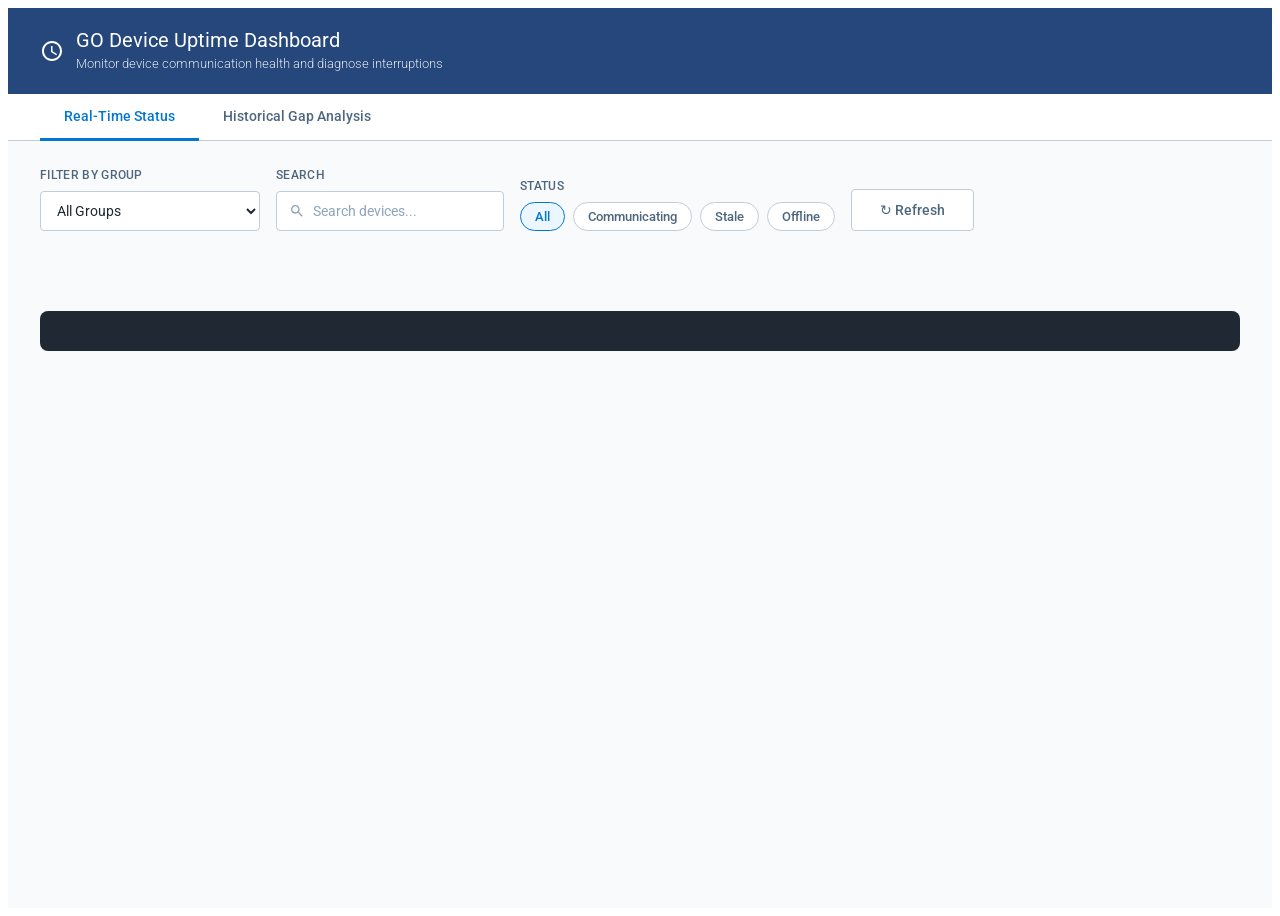
==== commit 68a8d074: "Add sortable columns, search filter, and status/cause filters - All columns in both tables are click" ====
--- a/src/index.html
+++ b/src/index.html
@@ -436,6 +436,81 @@
       overflow-y: auto;
     }
 
+    /* ── Sortable Headers ── */
+    #gudContainer .gud-table thead th.gud-sortable {
+      cursor: pointer;
+      user-select: none;
+    }
+    #gudContainer .gud-table thead th.gud-sortable:hover {
+      background: var(--backgrounds-hover);
+      color: var(--text-primary);
+    }
+    #gudContainer .gud-sort-icon {
+      display: inline-block;
+      margin-left: 4px;
+      font-size: 10px;
+      color: var(--text-placeholder);
+      vertical-align: middle;
+    }
+    #gudContainer .gud-sort-icon.active {
+      color: var(--action-primary--default);
+    }
+
+    /* ── Search Input ── */
+    #gudContainer .gud-search {
+      font-family: var(--main-font);
+      font-size: 14px;
+      line-height: 20px;
+      color: var(--text-primary);
+      padding: 9px 12px 9px 36px;
+      border: 1px solid var(--borders-general);
+      border-radius: 4px;
+      background: var(--backgrounds-main) url("data:image/svg+xml,%3Csvg xmlns='http://www.w3.org/2000/svg' width='16' height='16' fill='%238DA4B9' viewBox='0 0 24 24'%3E%3Cpath d='M15.5 14h-.79l-.28-.27A6.47 6.47 0 0 0 16 9.5 6.5 6.5 0 1 0 9.5 16c1.61 0 3.09-.59 4.23-1.57l.27.28v.79l5 4.99L20.49 19l-4.99-5zm-6 0C7.01 14 5 11.99 5 9.5S7.01 5 9.5 5 14 7.01 14 9.5 11.99 14 9.5 14z'/%3E%3C/svg%3E") no-repeat 12px center;
+      min-height: 40px;
+      min-width: 220px;
+      transition: border-color 0.15s, box-shadow 0.15s;
+    }
+    #gudContainer .gud-search::placeholder {
+      color: var(--text-placeholder);
+    }
+    #gudContainer .gud-search:hover {
+      border-color: var(--borders-form-field--hover);
+    }
+    #gudContainer .gud-search:focus {
+      outline: none;
+      border-color: var(--borders-form-field--active);
+      box-shadow: 0 0 0 3px rgba(0,120,211,0.15);
+    }
+
+    /* ── Status Filter Chips ── */
+    #gudContainer .gud-filter-chips {
+      display: flex;
+      gap: 8px;
+      align-items: center;
+      flex-wrap: wrap;
+    }
+    #gudContainer .gud-chip {
+      font-family: var(--main-font);
+      font-size: 13px;
+      font-weight: 500;
+      padding: 6px 14px;
+      border-radius: 20px;
+      border: 1px solid var(--borders-general);
+      background: var(--backgrounds-main);
+      color: var(--text-secondary);
+      cursor: pointer;
+      transition: all 0.15s;
+    }
+    #gudContainer .gud-chip:hover {
+      border-color: var(--borders-secondary);
+      background: var(--backgrounds-hover);
+    }
+    #gudContainer .gud-chip.active {
+      border-color: var(--action-primary--default);
+      background: var(--accents-general--main);
+      color: var(--action-primary--default);
+    }
+
     /* ── Empty State ── */
     #gudContainer .gud-empty {
       text-align: center;
@@ -492,6 +567,19 @@
             <option value="">All Groups</option>
           </select>
         </div>
+        <div class="gud-field">
+          <label>Search</label>
+          <input type="text" class="gud-search" id="deviceSearch" placeholder="Search devices..." oninput="filterDevices()">
+        </div>
+        <div class="gud-field">
+          <label>Status</label>
+          <div class="gud-filter-chips">
+            <button class="gud-chip active" data-status="" onclick="setStatusFilter(this, '')">All</button>
+            <button class="gud-chip" data-status="success" onclick="setStatusFilter(this, 'success')">Communicating</button>
+            <button class="gud-chip" data-status="warning" onclick="setStatusFilter(this, 'warning')">Stale</button>
+            <button class="gud-chip" data-status="error" onclick="setStatusFilter(this, 'error')">Offline</button>
+          </div>
+        </div>
         <button class="gud-btn gud-btn--secondary" id="btnRefresh" onclick="loadRealtimeStatus()">&#x21bb; Refresh</button>
       </div>
 
@@ -587,6 +675,14 @@
 var allStatusInfo = [];
 var allGroups = [];
 var mergedDevices = [];
+
+// Sorting state
+var deviceSort = { col: "status", dir: "asc" };  // default: offline first
+var gapSort = { col: "start", dir: "asc" };
+var statusFilter = "";  // "" = all, "success", "warning", "error"
+var lastGaps = [];  // store for re-sorting
+var lastFromISO = "";
+var lastToISO = "";
 
 // ============================================================
 //  MyGeotab Add-In Lifecycle
@@ -660,6 +756,13 @@
   return formatDuration(Date.now() - new Date(iso).getTime());
 }
 
+function sortIcon(col, sortState) {
+  if (sortState.col === col) {
+    return '<span class="gud-sort-icon active">' + (sortState.dir === "asc" ? "&#9650;" : "&#9660;") + '</span>';
+  }
+  return '<span class="gud-sort-icon">&#9650;&#9660;</span>';
+}
+
 // ============================================================
 //  TAB SWITCHING
 // ============================================================
@@ -669,6 +772,29 @@
   });
   document.getElementById("tab-realtime").classList.toggle("active", name === "realtime");
   document.getElementById("tab-historical").classList.toggle("active", name === "historical");
+}
+
+// ============================================================
+//  STATUS FILTER CHIPS
+// ============================================================
+function setStatusFilter(btn, value) {
+  statusFilter = value;
+  document.querySelectorAll("#gudContainer .gud-chip").forEach(function (c) { c.classList.remove("active"); });
+  btn.classList.add("active");
+  filterDevices();
+}
+
+// ============================================================
+//  DEVICE TABLE SORTING
+// ============================================================
+function sortDevicesBy(col) {
+  if (deviceSort.col === col) {
+    deviceSort.dir = deviceSort.dir === "asc" ? "desc" : "asc";
+  } else {
+    deviceSort.col = col;
+    deviceSort.dir = "asc";
+  }
+  filterDevices();
 }
 
 // ============================================================
@@ -762,25 +888,69 @@
 
 function filterDevices() {
   var gf = val("groupFilter");
+  var search = val("deviceSearch").toLowerCase();
   var filtered = mergedDevices;
+
+  // Group filter
   if (gf) {
-    filtered = mergedDevices.filter(function (d) {
+    filtered = filtered.filter(function (d) {
       return d.groups.some(function (g) { return g.id === gf; });
     });
   }
 
-  var order = { error: 0, warning: 1, success: 2 };
+  // Status chip filter
+  if (statusFilter) {
+    filtered = filtered.filter(function (d) { return d.statusClass === statusFilter; });
+  }
+
+  // Text search filter
+  if (search) {
+    filtered = filtered.filter(function (d) {
+      return d.name.toLowerCase().indexOf(search) >= 0 ||
+             d.serialNumber.toLowerCase().indexOf(search) >= 0 ||
+             d.status.toLowerCase().indexOf(search) >= 0;
+    });
+  }
+
+  // Sort
+  var statusOrder = { error: 0, warning: 1, success: 2 };
+  var col = deviceSort.col;
+  var dir = deviceSort.dir === "asc" ? 1 : -1;
+
   filtered.sort(function (a, b) {
-    var oa = order[a.statusClass] != null ? order[a.statusClass] : 9;
-    var ob = order[b.statusClass] != null ? order[b.statusClass] : 9;
-    if (oa !== ob) return oa - ob;
-    return a.name.localeCompare(b.name);
-  });
-
-  var total = filtered.length;
-  var green = filtered.filter(function (d) { return d.statusClass === "success"; }).length;
-  var yellow = filtered.filter(function (d) { return d.statusClass === "warning"; }).length;
-  var red = filtered.filter(function (d) { return d.statusClass === "error"; }).length;
+    var va, vb;
+    switch (col) {
+      case "name": va = a.name.toLowerCase(); vb = b.name.toLowerCase(); break;
+      case "serial": va = a.serialNumber.toLowerCase(); vb = b.serialNumber.toLowerCase(); break;
+      case "status":
+        va = statusOrder[a.statusClass] != null ? statusOrder[a.statusClass] : 9;
+        vb = statusOrder[b.statusClass] != null ? statusOrder[b.statusClass] : 9;
+        break;
+      case "lastComm":
+        va = a.lastComm ? new Date(a.lastComm).getTime() : 0;
+        vb = b.lastComm ? new Date(b.lastComm).getTime() : 0;
+        break;
+      case "timeSince": va = a.msSince; vb = b.msSince; break;
+      case "location":
+        va = (a.lat || 0) + (a.lng || 0);
+        vb = (b.lat || 0) + (b.lng || 0);
+        break;
+      default: va = a.name; vb = b.name;
+    }
+    if (va < vb) return -1 * dir;
+    if (va > vb) return 1 * dir;
+    return 0;
+  });
+
+  // KPI counts (from full group-filtered set, not search-filtered)
+  var allFiltered = mergedDevices;
+  if (gf) {
+    allFiltered = allFiltered.filter(function (d) { return d.groups.some(function (g) { return g.id === gf; }); });
+  }
+  var total = allFiltered.length;
+  var green = allFiltered.filter(function (d) { return d.statusClass === "success"; }).length;
+  var yellow = allFiltered.filter(function (d) { return d.statusClass === "warning"; }).length;
+  var red = allFiltered.filter(function (d) { return d.statusClass === "error"; }).length;
 
   document.getElementById("realtimeSummary").style.display = "flex";
   document.getElementById("totalDevices").textContent = total;
@@ -788,14 +958,20 @@
   document.getElementById("staleDevices").textContent = yellow;
   document.getElementById("offlineDevices").textContent = red;
 
-  var html = '<div class="gud-panel"><div class="gud-panel__header"><span class="gud-panel__title">All Devices (' + total + ')</span></div>' +
+  // Build table with sortable headers
+  var html = '<div class="gud-panel"><div class="gud-panel__header">' +
+    '<span class="gud-panel__title">Devices (' + filtered.length + (filtered.length !== total ? ' of ' + total : '') + ')</span></div>' +
     '<div class="gud-table-wrap"><table class="gud-table"><thead><tr>' +
-    '<th>Device Name</th><th>Serial Number</th><th>Status</th>' +
-    '<th>Last Data Received</th><th>Time Since Last Comm</th><th>Location</th>' +
+    '<th class="gud-sortable" onclick="sortDevicesBy(\'name\')">Device Name ' + sortIcon("name", deviceSort) + '</th>' +
+    '<th class="gud-sortable" onclick="sortDevicesBy(\'serial\')">Serial Number ' + sortIcon("serial", deviceSort) + '</th>' +
+    '<th class="gud-sortable" onclick="sortDevicesBy(\'status\')">Status ' + sortIcon("status", deviceSort) + '</th>' +
+    '<th class="gud-sortable" onclick="sortDevicesBy(\'lastComm\')">Last Data Received ' + sortIcon("lastComm", deviceSort) + '</th>' +
+    '<th class="gud-sortable" onclick="sortDevicesBy(\'timeSince\')">Time Since Last Comm ' + sortIcon("timeSince", deviceSort) + '</th>' +
+    '<th class="gud-sortable" onclick="sortDevicesBy(\'location\')">Location ' + sortIcon("location", deviceSort) + '</th>' +
     '</tr></thead><tbody>';
 
   if (filtered.length === 0) {
-    html += '<tr><td colspan="6" class="gud-empty">No devices found</td></tr>';
+    html += '<tr><td colspan="6" class="gud-empty">No devices match your filters</td></tr>';
   } else {
     filtered.forEach(function (d) {
       var loc = (d.lat != null && d.lng != null && d.lat !== 0 && d.lng !== 0)
@@ -932,7 +1108,21 @@
   return "Unknown - Possible Network Issue";
 }
 
+function sortGapsBy(col) {
+  if (gapSort.col === col) {
+    gapSort.dir = gapSort.dir === "asc" ? "desc" : "asc";
+  } else {
+    gapSort.col = col;
+    gapSort.dir = "asc";
+  }
+  renderGapResults(lastGaps, lastFromISO, lastToISO);
+}
+
 function renderGapResults(gaps, fromISO, toISO) {
+  lastGaps = gaps;
+  lastFromISO = fromISO;
+  lastToISO = toISO;
+
   var periodMs = new Date(toISO).getTime() - new Date(fromISO).getTime();
   var totalGapMs = gaps.reduce(function (sum, g) { return sum + g.durationMs; }, 0);
   var uptimePct = periodMs > 0 ? (((periodMs - totalGapMs) / periodMs) * 100).toFixed(1) : "100.0";
@@ -949,15 +1139,57 @@
   document.getElementById("longestGap").textContent = longest > 0 ? formatDuration(longest) : "-";
   document.getElementById("commonCause").textContent = gaps.length > 0 ? commonCause : "-";
 
-  var html = '<div class="gud-panel"><div class="gud-panel__header"><span class="gud-panel__title">Communication Gaps (' + gaps.length + ')</span></div>' +
+  // Apply cause filter
+  var causeFilterVal = val("causeFilter");
+  var filtered = gaps;
+  if (causeFilterVal) {
+    filtered = gaps.filter(function (g) { return g.cause === causeFilterVal; });
+  }
+
+  // Sort
+  var col = gapSort.col;
+  var dir = gapSort.dir === "asc" ? 1 : -1;
+  var sorted = filtered.slice().sort(function (a, b) {
+    var va, vb;
+    switch (col) {
+      case "start": va = new Date(a.start).getTime(); vb = new Date(b.start).getTime(); break;
+      case "end": va = new Date(a.end).getTime(); vb = new Date(b.end).getTime(); break;
+      case "duration": va = a.durationMs; vb = b.durationMs; break;
+      case "cause": va = (a.cause || "").toLowerCase(); vb = (b.cause || "").toLowerCase(); break;
+      default: va = new Date(a.start).getTime(); vb = new Date(b.start).getTime();
+    }
+    if (va < vb) return -1 * dir;
+    if (va > vb) return 1 * dir;
+    return 0;
+  });
+
+  // Build cause filter dropdown
+  var causeOptions = '<option value="">All Causes</option>';
+  var uniqueCauses = {};
+  gaps.forEach(function (g) { if (g.cause) uniqueCauses[g.cause] = true; });
+  Object.keys(uniqueCauses).sort().forEach(function (c) {
+    causeOptions += '<option value="' + escHtml(c) + '"' + (causeFilterVal === c ? ' selected' : '') + '>' + escHtml(c) + '</option>';
+  });
+
+  var html = '<div class="gud-panel"><div class="gud-panel__header">' +
+    '<span class="gud-panel__title">Communication Gaps (' + sorted.length + (sorted.length !== gaps.length ? ' of ' + gaps.length : '') + ')</span>' +
+    '<select id="causeFilter" onchange="renderGapResults(lastGaps, lastFromISO, lastToISO)" style="font-family:var(--main-font);font-size:13px;padding:6px 10px;border:1px solid var(--borders-general);border-radius:4px;background:var(--backgrounds-main);color:var(--text-primary);min-width:180px;">' +
+    causeOptions + '</select></div>' +
     '<div class="gud-table-wrap"><table class="gud-table"><thead><tr>' +
-    '<th>#</th><th>Gap Start</th><th>Gap End</th><th>Duration</th><th>Probable Cause</th>' +
+    '<th>#</th>' +
+    '<th class="gud-sortable" onclick="sortGapsBy(\'start\')">Gap Start ' + sortIcon("start", gapSort) + '</th>' +
+    '<th class="gud-sortable" onclick="sortGapsBy(\'end\')">Gap End ' + sortIcon("end", gapSort) + '</th>' +
+    '<th class="gud-sortable" onclick="sortGapsBy(\'duration\')">Duration ' + sortIcon("duration", gapSort) + '</th>' +
+    '<th class="gud-sortable" onclick="sortGapsBy(\'cause\')">Probable Cause ' + sortIcon("cause", gapSort) + '</th>' +
     '</tr></thead><tbody>';
 
-  if (gaps.length === 0) {
-    html += '<tr><td colspan="5" class="gud-empty" style="color:var(--accents-success--detail);">No communication gaps detected — device had continuous uptime during this period.</td></tr>';
+  if (sorted.length === 0) {
+    var emptyMsg = gaps.length === 0
+      ? 'No communication gaps detected — device had continuous uptime during this period.'
+      : 'No gaps match the selected cause filter.';
+    html += '<tr><td colspan="5" class="gud-empty" style="color:var(--accents-success--detail);">' + emptyMsg + '</td></tr>';
   } else {
-    gaps.forEach(function (g, i) {
+    sorted.forEach(function (g, i) {
       html += '<tr><td>' + (i + 1) + '</td>' +
         '<td>' + formatDateTime(g.start) + '</td>' +
         '<td>' + formatDateTime(g.end) + '</td>' +
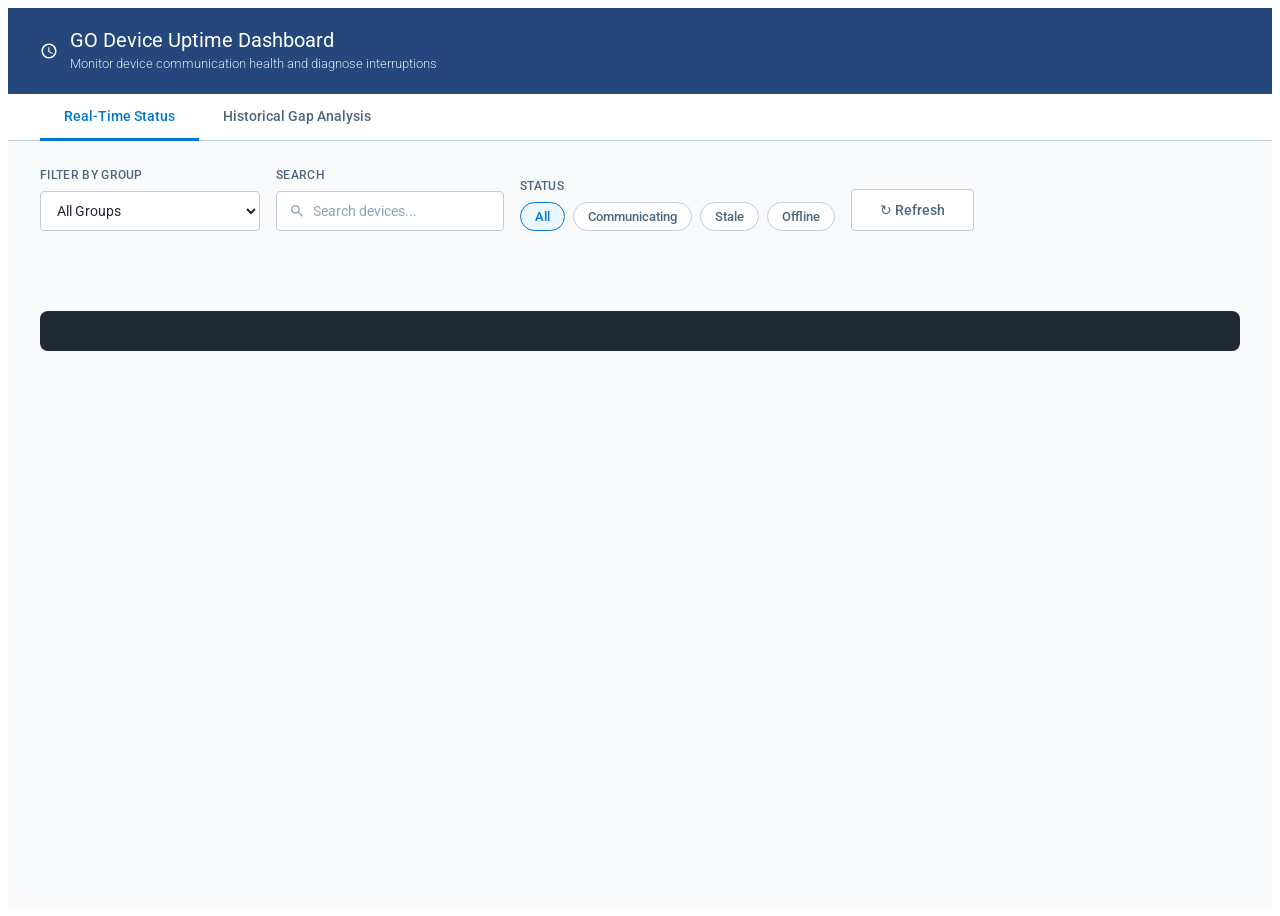
==== commit eacd0520: "Reduce header icon size from 24px to 18px Co-Authored-By: Claude Opus 4.6 <noreply@anthropic.com>" ====
--- a/src/index.html
+++ b/src/index.html
@@ -94,8 +94,8 @@
       margin: 2px 0 0 0;
     }
     #gudContainer .gud-header-icon {
-      width: 24px;
-      height: 24px;
+      width: 18px;
+      height: 18px;
       fill: var(--text-reverse-primary);
       margin-right: 12px;
       flex-shrink: 0;
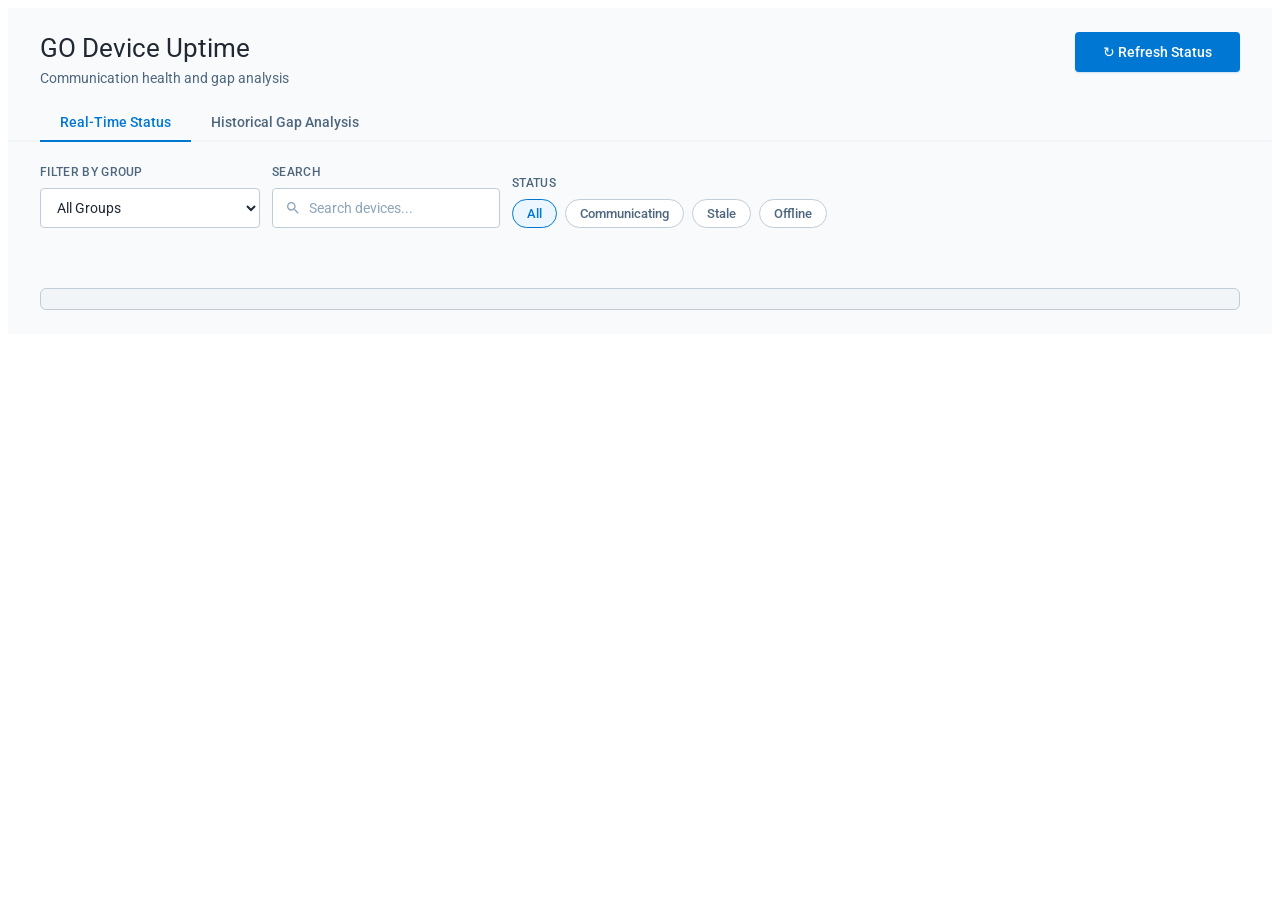
==== commit c6ba6734: "Redesign layout to match native MyGeotab page style Replace navy brand header with clean inline titl" ====
--- a/src/index.html
+++ b/src/index.html
@@ -68,53 +68,39 @@
       line-height: 20px;
       color: var(--text-primary);
       background: var(--backgrounds-content-0);
-      min-height: 100vh;
-    }
-
-    /* ── Page Header (Brand Bar) ── */
-    #gudContainer .gud-page-header {
-      background: var(--backgrounds-primary-brand);
-      padding: 20px 32px;
+    }
+
+    /* ── Page Title (native MyGeotab style) ── */
+    #gudContainer .gud-page-title-bar {
+      padding: 24px 32px 0;
       display: flex;
-      align-items: center;
+      align-items: flex-start;
       justify-content: space-between;
     }
-    #gudContainer .gud-page-header h1 {
-      font-size: 20px;
+    #gudContainer .gud-page-title-bar h1 {
+      font-size: 26px;
       font-weight: 400;
-      color: var(--text-reverse-primary);
+      color: var(--text-primary);
       margin: 0;
-      line-height: 24px;
-    }
-    #gudContainer .gud-page-header p {
-      font-size: 13px;
-      font-weight: 300;
-      color: var(--text-reverse-primary);
-      opacity: 0.85;
-      margin: 2px 0 0 0;
-    }
-    #gudContainer .gud-header-icon {
-      width: 18px;
-      height: 18px;
-      fill: var(--text-reverse-primary);
-      margin-right: 12px;
-      flex-shrink: 0;
-    }
-    #gudContainer .gud-header-left {
-      display: flex;
-      align-items: center;
+      line-height: 32px;
+    }
+    #gudContainer .gud-page-title-bar p {
+      font-size: 14px;
+      font-weight: 400;
+      color: var(--text-secondary);
+      margin: 4px 0 0 0;
     }
 
     /* ── Tab Bar ── */
     #gudContainer .gud-tab-bar {
-      background: var(--backgrounds-main);
-      border-bottom: 1px solid var(--borders-general);
       padding: 0 32px;
       display: flex;
       gap: 0;
+      border-bottom: 2px solid var(--backgrounds-content-1);
+      margin-top: 16px;
     }
     #gudContainer .gud-tab-btn {
-      padding: 14px 24px;
+      padding: 10px 20px;
       font-family: var(--main-font);
       font-size: 14px;
       font-weight: 500;
@@ -122,8 +108,8 @@
       border: none;
       background: none;
       cursor: pointer;
-      border-bottom: 3px solid transparent;
-      margin-bottom: -1px;
+      border-bottom: 2px solid transparent;
+      margin-bottom: -2px;
       transition: color 0.15s, border-color 0.15s;
     }
     #gudContainer .gud-tab-btn:hover {
@@ -138,7 +124,7 @@
     #gudContainer .gud-content {
       max-width: 1440px;
       margin: 0 auto;
-      padding: 24px 32px 32px;
+      padding: 20px 32px 24px;
     }
     #gudContainer .gud-tab-content {
       display: none;
@@ -151,8 +137,8 @@
     #gudContainer .gud-toolbar {
       display: flex;
       align-items: flex-end;
-      gap: 16px;
-      margin-bottom: 24px;
+      gap: 12px;
+      margin-bottom: 20px;
       flex-wrap: wrap;
     }
     #gudContainer .gud-field {
@@ -240,17 +226,16 @@
     #gudContainer .gud-kpi-row {
       display: flex;
       gap: 16px;
-      margin-bottom: 24px;
+      margin-bottom: 20px;
       flex-wrap: wrap;
     }
     #gudContainer .gud-kpi-card {
       flex: 1;
-      min-width: 180px;
+      min-width: 160px;
       background: var(--backgrounds-main);
       border: 1px solid var(--borders-general);
       border-radius: 8px;
-      padding: 20px 24px;
-      box-shadow: 0 1px 3px rgba(31,40,51,0.06), 0 1px 2px rgba(31,40,51,0.04);
+      padding: 16px 20px;
     }
     #gudContainer .gud-kpi-card__label {
       font-size: 11px;
@@ -258,13 +243,13 @@
       text-transform: uppercase;
       letter-spacing: 0.32px;
       color: var(--text-secondary);
-      margin-bottom: 8px;
+      margin-bottom: 4px;
     }
     #gudContainer .gud-kpi-card__value {
-      font-size: 28px;
-      font-weight: 700;
+      font-size: 24px;
+      font-weight: 600;
       color: var(--text-primary);
-      line-height: 1.1;
+      line-height: 1.2;
     }
     #gudContainer .gud-kpi-card--success .gud-kpi-card__value { color: var(--accents-success--detail); }
     #gudContainer .gud-kpi-card--warning .gud-kpi-card__value { color: var(--accents-warning--detail); }
@@ -275,23 +260,22 @@
       background: var(--backgrounds-main);
       border: 1px solid var(--borders-general);
       border-radius: 8px;
-      box-shadow: 0 1px 3px rgba(31,40,51,0.06), 0 1px 2px rgba(31,40,51,0.04);
       overflow: hidden;
       margin-bottom: 24px;
     }
     #gudContainer .gud-panel__header {
-      background: var(--backgrounds-content-1);
+      background: var(--backgrounds-main);
       border-bottom: 1px solid var(--borders-general);
-      padding: 14px 24px;
+      padding: 12px 20px;
       display: flex;
       align-items: center;
       justify-content: space-between;
     }
     #gudContainer .gud-panel__title {
-      font-size: 16px;
+      font-size: 14px;
       font-weight: 500;
       color: var(--text-primary);
-      line-height: 24px;
+      line-height: 20px;
     }
 
     /* ── Tables ── */
@@ -420,19 +404,19 @@
     }
     @keyframes gudSpin { to { transform: rotate(360deg); } }
 
-    /* ── Status Banner (log output) ── */
+    /* ── Status Log (collapsible debug) ── */
     #gudContainer .gud-status-log {
-      margin-top: 24px;
-      padding: 14px 20px;
-      background: var(--backgrounds-reverse-1);
-      color: #8ec07c;
+      margin-top: 16px;
+      padding: 10px 16px;
+      background: var(--backgrounds-content-1);
+      color: var(--text-secondary);
       font-family: var(--main-font-data);
-      font-size: 12px;
-      line-height: 18px;
-      border-radius: 8px;
+      font-size: 11px;
+      line-height: 16px;
+      border-radius: 6px;
+      border: 1px solid var(--borders-general);
       white-space: pre-wrap;
-      min-height: 40px;
-      max-height: 180px;
+      max-height: 120px;
       overflow-y: auto;
     }
 
@@ -534,17 +518,13 @@
 
 <div id="gudContainer">
 
-  <!-- Page Header -->
-  <div class="gud-page-header">
-    <div class="gud-header-left">
-      <svg class="gud-header-icon" viewBox="0 0 24 24" fill="currentColor">
-        <path d="M11.99 2C6.47 2 2 6.48 2 12s4.47 10 9.99 10C17.52 22 22 17.52 22 12S17.52 2 11.99 2zM12 20c-4.42 0-8-3.58-8-8s3.58-8 8-8 8 3.58 8 8-3.58 8-8 8zm.5-13H11v6l5.25 3.15.75-1.23-4.5-2.67z"/>
-      </svg>
-      <div>
-        <h1>GO Device Uptime Dashboard</h1>
-        <p>Monitor device communication health and diagnose interruptions</p>
-      </div>
+  <!-- Page Title -->
+  <div class="gud-page-title-bar">
+    <div>
+      <h1>GO Device Uptime</h1>
+      <p>Communication health and gap analysis</p>
     </div>
+    <button class="gud-btn gud-btn--primary" id="btnRefresh" onclick="loadRealtimeStatus()">&#x21bb; Refresh Status</button>
   </div>
 
   <!-- Tab Bar -->
@@ -580,7 +560,6 @@
             <button class="gud-chip" data-status="error" onclick="setStatusFilter(this, 'error')">Offline</button>
           </div>
         </div>
-        <button class="gud-btn gud-btn--secondary" id="btnRefresh" onclick="loadRealtimeStatus()">&#x21bb; Refresh</button>
       </div>
 
       <!-- KPI Cards -->
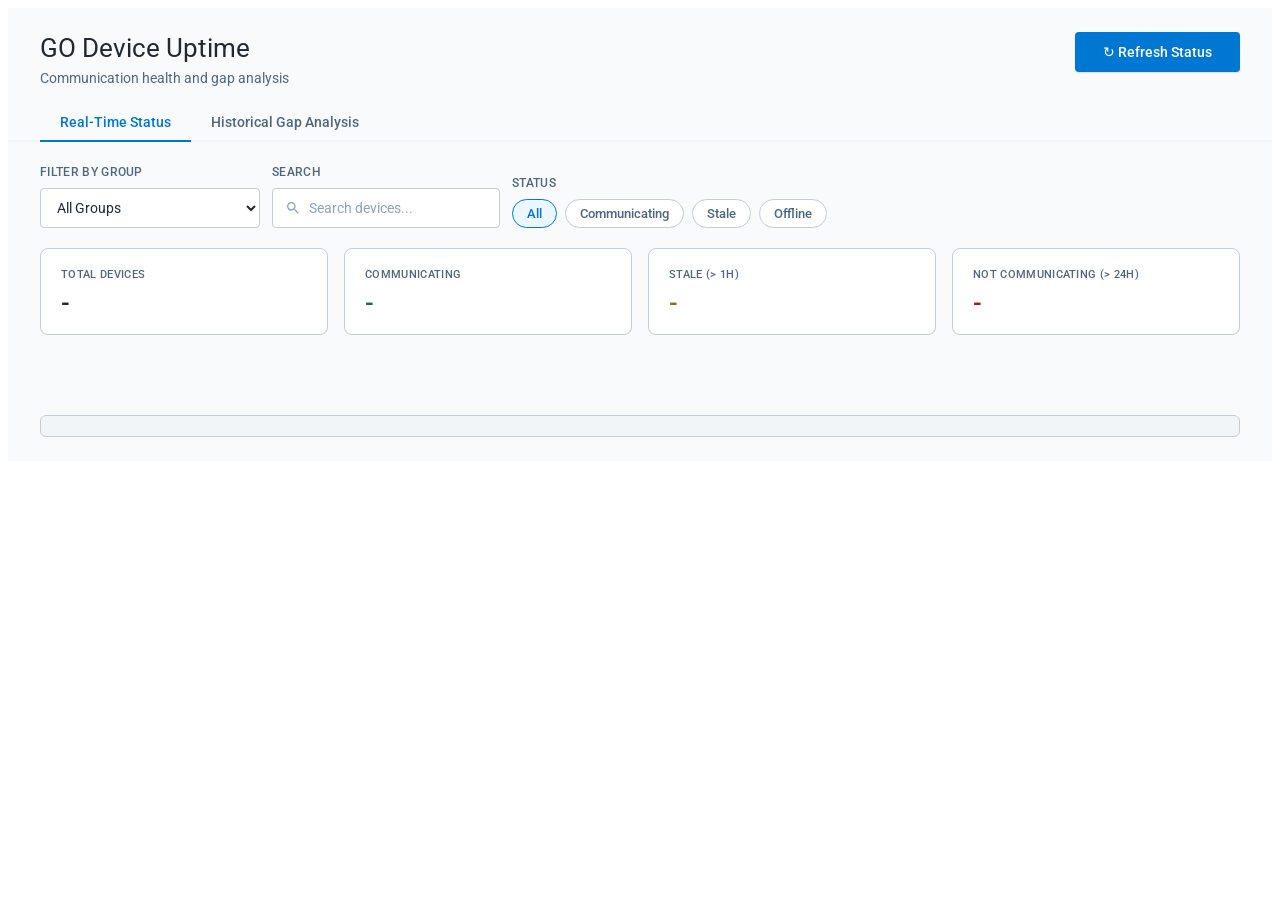
==== commit eea9d699: "Fix CSS specificity for MyGeotab Add-In context Use doubled-ID selector (#gudContainer#gudContainer)" ====
--- a/src/index.html
+++ b/src/index.html
@@ -55,452 +55,471 @@
       --main-font-data: "Roboto Mono", "Segoe UI Mono", monospace;
     }
 
-    /* — Reset scoped to container — */
-    #gudContainer *, #gudContainer *::before, #gudContainer *::after {
-      box-sizing: border-box;
-      margin: 0;
-      padding: 0;
-    }
-
-    #gudContainer {
-      font-family: var(--main-font);
-      font-size: 14px;
-      line-height: 20px;
-      color: var(--text-primary);
-      background: var(--backgrounds-content-0);
+    /* — Reset scoped to container (doubled-ID for MyGeotab specificity) — */
+    #gudContainer#gudContainer *,
+    #gudContainer#gudContainer *::before,
+    #gudContainer#gudContainer *::after {
+      box-sizing: border-box !important;
+    }
+
+    #gudContainer#gudContainer {
+      font-family: var(--main-font) !important;
+      font-size: 14px !important;
+      line-height: 20px !important;
+      color: var(--text-primary) !important;
+      background: var(--backgrounds-content-0) !important;
+    }
+
+    #gudContainer#gudContainer h1,
+    #gudContainer#gudContainer h2,
+    #gudContainer#gudContainer h3,
+    #gudContainer#gudContainer p {
+      font-family: var(--main-font) !important;
+      margin: 0 !important;
+      padding: 0 !important;
     }
 
     /* ── Page Title (native MyGeotab style) ── */
-    #gudContainer .gud-page-title-bar {
-      padding: 24px 32px 0;
-      display: flex;
-      align-items: flex-start;
-      justify-content: space-between;
-    }
-    #gudContainer .gud-page-title-bar h1 {
-      font-size: 26px;
-      font-weight: 400;
-      color: var(--text-primary);
-      margin: 0;
-      line-height: 32px;
-    }
-    #gudContainer .gud-page-title-bar p {
-      font-size: 14px;
-      font-weight: 400;
-      color: var(--text-secondary);
-      margin: 4px 0 0 0;
+    #gudContainer#gudContainer .gud-page-title-bar {
+      padding: 24px 32px 0 !important;
+      display: flex !important;
+      align-items: flex-start !important;
+      justify-content: space-between !important;
+    }
+    #gudContainer#gudContainer .gud-page-title-bar h1 {
+      font-size: 26px !important;
+      font-weight: 400 !important;
+      color: var(--text-primary) !important;
+      margin: 0 !important;
+      line-height: 32px !important;
+    }
+    #gudContainer#gudContainer .gud-page-title-bar p {
+      font-size: 14px !important;
+      font-weight: 400 !important;
+      color: var(--text-secondary) !important;
+      margin: 4px 0 0 0 !important;
     }
 
     /* ── Tab Bar ── */
-    #gudContainer .gud-tab-bar {
-      padding: 0 32px;
-      display: flex;
-      gap: 0;
-      border-bottom: 2px solid var(--backgrounds-content-1);
-      margin-top: 16px;
-    }
-    #gudContainer .gud-tab-btn {
-      padding: 10px 20px;
-      font-family: var(--main-font);
-      font-size: 14px;
-      font-weight: 500;
-      color: var(--text-secondary);
-      border: none;
-      background: none;
-      cursor: pointer;
-      border-bottom: 2px solid transparent;
-      margin-bottom: -2px;
-      transition: color 0.15s, border-color 0.15s;
-    }
-    #gudContainer .gud-tab-btn:hover {
-      color: var(--action-primary--default);
-    }
-    #gudContainer .gud-tab-btn.active {
-      color: var(--action-primary--default);
-      border-bottom-color: var(--action-primary--default);
+    #gudContainer#gudContainer .gud-tab-bar {
+      padding: 0 32px !important;
+      display: flex !important;
+      gap: 0 !important;
+      border-bottom: 2px solid var(--backgrounds-content-1) !important;
+      margin-top: 16px !important;
+      background: none !important;
+    }
+    #gudContainer#gudContainer .gud-tab-btn {
+      padding: 10px 20px !important;
+      font-family: var(--main-font) !important;
+      font-size: 14px !important;
+      font-weight: 500 !important;
+      color: var(--text-secondary) !important;
+      border: none !important;
+      background: none !important;
+      cursor: pointer !important;
+      border-bottom: 2px solid transparent !important;
+      margin-bottom: -2px !important;
+      transition: color 0.15s, border-color 0.15s !important;
+      border-radius: 0 !important;
+      box-shadow: none !important;
+      outline: none !important;
+    }
+    #gudContainer#gudContainer .gud-tab-btn:hover {
+      color: var(--action-primary--default) !important;
+      background: none !important;
+    }
+    #gudContainer#gudContainer .gud-tab-btn.active {
+      color: var(--action-primary--default) !important;
+      border-bottom-color: var(--action-primary--default) !important;
     }
 
     /* ── Content Area ── */
-    #gudContainer .gud-content {
-      max-width: 1440px;
-      margin: 0 auto;
-      padding: 20px 32px 24px;
-    }
-    #gudContainer .gud-tab-content {
-      display: none;
-    }
-    #gudContainer .gud-tab-content.active {
-      display: block;
+    #gudContainer#gudContainer .gud-content {
+      max-width: 1440px !important;
+      margin: 0 auto !important;
+      padding: 20px 32px 24px !important;
+    }
+    #gudContainer#gudContainer .gud-tab-content {
+      display: none !important;
+    }
+    #gudContainer#gudContainer .gud-tab-content.active {
+      display: block !important;
     }
 
     /* ── Controls Toolbar ── */
-    #gudContainer .gud-toolbar {
-      display: flex;
-      align-items: flex-end;
-      gap: 12px;
-      margin-bottom: 20px;
-      flex-wrap: wrap;
-    }
-    #gudContainer .gud-field {
-      display: flex;
-      flex-direction: column;
-      gap: 6px;
-    }
-    #gudContainer .gud-field label {
-      font-size: 12px;
-      font-weight: 500;
-      color: var(--text-secondary);
-      text-transform: uppercase;
-      letter-spacing: 0.32px;
-    }
-    #gudContainer .gud-field select,
-    #gudContainer .gud-field input[type="datetime-local"],
-    #gudContainer .gud-field input[type="number"] {
-      font-family: var(--main-font);
-      font-size: 14px;
-      line-height: 20px;
-      color: var(--text-primary);
-      padding: 9px 12px;
-      border: 1px solid var(--borders-general);
-      border-radius: 4px;
-      background: var(--backgrounds-main);
-      min-height: 40px;
-      transition: border-color 0.15s, box-shadow 0.15s;
-    }
-    #gudContainer .gud-field select:hover,
-    #gudContainer .gud-field input:hover {
-      border-color: var(--borders-form-field--hover);
-    }
-    #gudContainer .gud-field select:focus,
-    #gudContainer .gud-field input:focus {
-      outline: none;
-      border-color: var(--borders-form-field--active);
-      box-shadow: 0 0 0 3px rgba(0,120,211,0.15);
-    }
-    #gudContainer .gud-field select {
-      min-width: 220px;
+    #gudContainer#gudContainer .gud-toolbar {
+      display: flex !important;
+      align-items: flex-end !important;
+      gap: 12px !important;
+      margin-bottom: 20px !important;
+      flex-wrap: wrap !important;
+    }
+    #gudContainer#gudContainer .gud-field {
+      display: flex !important;
+      flex-direction: column !important;
+      gap: 6px !important;
+    }
+    #gudContainer#gudContainer .gud-field label {
+      font-size: 12px !important;
+      font-weight: 500 !important;
+      color: var(--text-secondary) !important;
+      text-transform: uppercase !important;
+      letter-spacing: 0.32px !important;
+    }
+    #gudContainer#gudContainer .gud-field select,
+    #gudContainer#gudContainer .gud-field input[type="datetime-local"],
+    #gudContainer#gudContainer .gud-field input[type="number"] {
+      font-family: var(--main-font) !important;
+      font-size: 14px !important;
+      line-height: 20px !important;
+      color: var(--text-primary) !important;
+      padding: 9px 12px !important;
+      border: 1px solid var(--borders-general) !important;
+      border-radius: 4px !important;
+      background: var(--backgrounds-main) !important;
+      min-height: 40px !important;
+      transition: border-color 0.15s, box-shadow 0.15s !important;
+      -webkit-appearance: auto !important;
+      appearance: auto !important;
+    }
+    #gudContainer#gudContainer .gud-field select:hover,
+    #gudContainer#gudContainer .gud-field input:hover {
+      border-color: var(--borders-form-field--hover) !important;
+    }
+    #gudContainer#gudContainer .gud-field select:focus,
+    #gudContainer#gudContainer .gud-field input:focus {
+      outline: none !important;
+      border-color: var(--borders-form-field--active) !important;
+      box-shadow: 0 0 0 3px rgba(0,120,211,0.15) !important;
+    }
+    #gudContainer#gudContainer .gud-field select {
+      min-width: 220px !important;
     }
 
     /* ── Buttons ── */
-    #gudContainer .gud-btn {
-      font-family: var(--main-font);
-      font-size: 14px;
-      font-weight: 500;
-      line-height: 20px;
-      padding: 10px 28px;
-      min-height: 40px;
-      border-radius: 4px;
-      border: none;
-      cursor: pointer;
-      transition: background 0.15s, box-shadow 0.15s;
-    }
-    #gudContainer .gud-btn--primary {
-      background: var(--action-primary--default);
-      color: var(--text-reverse-primary);
-      box-shadow: 0 1px 2px rgba(0,120,211,0.2);
-    }
-    #gudContainer .gud-btn--primary:hover {
-      background: var(--action-primary--hover);
-      box-shadow: 0 2px 4px rgba(0,120,211,0.3);
-    }
-    #gudContainer .gud-btn--primary:active {
-      background: var(--action-primary--active);
-    }
-    #gudContainer .gud-btn--primary:disabled {
-      background: var(--backgrounds-field-disabled);
-      color: var(--text-button-disabled);
-      cursor: not-allowed;
-      box-shadow: none;
-    }
-    #gudContainer .gud-btn--secondary {
-      background: var(--backgrounds-main);
-      color: var(--action-secondary--default);
-      border: 1px solid var(--borders-general);
-    }
-    #gudContainer .gud-btn--secondary:hover {
-      background: var(--action-tertiary--hover);
-      border-color: var(--borders-secondary);
+    #gudContainer#gudContainer .gud-btn {
+      font-family: var(--main-font) !important;
+      font-size: 14px !important;
+      font-weight: 500 !important;
+      line-height: 20px !important;
+      padding: 10px 28px !important;
+      min-height: 40px !important;
+      border-radius: 4px !important;
+      border: none !important;
+      cursor: pointer !important;
+      transition: background 0.15s, box-shadow 0.15s !important;
+      text-decoration: none !important;
+    }
+    #gudContainer#gudContainer .gud-btn--primary {
+      background: var(--action-primary--default) !important;
+      color: var(--text-reverse-primary) !important;
+      box-shadow: 0 1px 2px rgba(0,120,211,0.2) !important;
+    }
+    #gudContainer#gudContainer .gud-btn--primary:hover {
+      background: var(--action-primary--hover) !important;
+      box-shadow: 0 2px 4px rgba(0,120,211,0.3) !important;
+    }
+    #gudContainer#gudContainer .gud-btn--primary:active {
+      background: var(--action-primary--active) !important;
+    }
+    #gudContainer#gudContainer .gud-btn--primary:disabled {
+      background: var(--backgrounds-field-disabled) !important;
+      color: var(--text-button-disabled) !important;
+      cursor: not-allowed !important;
+      box-shadow: none !important;
+    }
+    #gudContainer#gudContainer .gud-btn--secondary {
+      background: var(--backgrounds-main) !important;
+      color: var(--action-secondary--default) !important;
+      border: 1px solid var(--borders-general) !important;
+    }
+    #gudContainer#gudContainer .gud-btn--secondary:hover {
+      background: var(--action-tertiary--hover) !important;
+      border-color: var(--borders-secondary) !important;
     }
 
     /* ── KPI Summary Cards ── */
-    #gudContainer .gud-kpi-row {
-      display: flex;
-      gap: 16px;
-      margin-bottom: 20px;
-      flex-wrap: wrap;
-    }
-    #gudContainer .gud-kpi-card {
-      flex: 1;
-      min-width: 160px;
-      background: var(--backgrounds-main);
-      border: 1px solid var(--borders-general);
-      border-radius: 8px;
-      padding: 16px 20px;
-    }
-    #gudContainer .gud-kpi-card__label {
-      font-size: 11px;
-      font-weight: 500;
-      text-transform: uppercase;
-      letter-spacing: 0.32px;
-      color: var(--text-secondary);
-      margin-bottom: 4px;
-    }
-    #gudContainer .gud-kpi-card__value {
-      font-size: 24px;
-      font-weight: 600;
-      color: var(--text-primary);
-      line-height: 1.2;
-    }
-    #gudContainer .gud-kpi-card--success .gud-kpi-card__value { color: var(--accents-success--detail); }
-    #gudContainer .gud-kpi-card--warning .gud-kpi-card__value { color: var(--accents-warning--detail); }
-    #gudContainer .gud-kpi-card--error .gud-kpi-card__value { color: var(--accents-error--detail); }
+    #gudContainer#gudContainer .gud-kpi-row {
+      display: flex !important;
+      gap: 16px !important;
+      margin-bottom: 20px !important;
+      flex-wrap: wrap !important;
+    }
+    #gudContainer#gudContainer .gud-kpi-card {
+      flex: 1 !important;
+      min-width: 160px !important;
+      background: var(--backgrounds-main) !important;
+      border: 1px solid var(--borders-general) !important;
+      border-radius: 8px !important;
+      padding: 16px 20px !important;
+    }
+    #gudContainer#gudContainer .gud-kpi-card__label {
+      font-size: 11px !important;
+      font-weight: 500 !important;
+      text-transform: uppercase !important;
+      letter-spacing: 0.32px !important;
+      color: var(--text-secondary) !important;
+      margin-bottom: 4px !important;
+    }
+    #gudContainer#gudContainer .gud-kpi-card__value {
+      font-size: 24px !important;
+      font-weight: 600 !important;
+      color: var(--text-primary) !important;
+      line-height: 1.2 !important;
+    }
+    #gudContainer#gudContainer .gud-kpi-card--success .gud-kpi-card__value { color: var(--accents-success--detail) !important; }
+    #gudContainer#gudContainer .gud-kpi-card--warning .gud-kpi-card__value { color: var(--accents-warning--detail) !important; }
+    #gudContainer#gudContainer .gud-kpi-card--error .gud-kpi-card__value { color: var(--accents-error--detail) !important; }
 
     /* ── Panel / Card ── */
-    #gudContainer .gud-panel {
-      background: var(--backgrounds-main);
-      border: 1px solid var(--borders-general);
-      border-radius: 8px;
-      overflow: hidden;
-      margin-bottom: 24px;
-    }
-    #gudContainer .gud-panel__header {
-      background: var(--backgrounds-main);
-      border-bottom: 1px solid var(--borders-general);
-      padding: 12px 20px;
-      display: flex;
-      align-items: center;
-      justify-content: space-between;
-    }
-    #gudContainer .gud-panel__title {
-      font-size: 14px;
-      font-weight: 500;
-      color: var(--text-primary);
-      line-height: 20px;
+    #gudContainer#gudContainer .gud-panel {
+      background: var(--backgrounds-main) !important;
+      border: 1px solid var(--borders-general) !important;
+      border-radius: 8px !important;
+      overflow: hidden !important;
+      margin-bottom: 24px !important;
+    }
+    #gudContainer#gudContainer .gud-panel__header {
+      background: var(--backgrounds-main) !important;
+      border-bottom: 1px solid var(--borders-general) !important;
+      padding: 12px 20px !important;
+      display: flex !important;
+      align-items: center !important;
+      justify-content: space-between !important;
+    }
+    #gudContainer#gudContainer .gud-panel__title {
+      font-size: 14px !important;
+      font-weight: 500 !important;
+      color: var(--text-primary) !important;
+      line-height: 20px !important;
     }
 
     /* ── Tables ── */
-    #gudContainer .gud-table-wrap {
-      overflow-x: auto;
-    }
-    #gudContainer .gud-table {
-      width: 100%;
-      border-collapse: collapse;
-    }
-    #gudContainer .gud-table thead th {
-      background: var(--backgrounds-content-1);
-      font-size: 12px;
-      font-weight: 500;
-      text-transform: uppercase;
-      letter-spacing: 0.32px;
-      color: var(--text-secondary);
-      padding: 12px 16px;
-      text-align: left;
-      border-bottom: 1px solid var(--borders-general);
-      position: sticky;
-      top: 0;
-      z-index: 1;
-      white-space: nowrap;
-    }
-    #gudContainer .gud-table tbody td {
-      padding: 10px 16px;
-      border-bottom: 1px solid var(--backgrounds-content-1);
-      font-family: var(--main-font-data);
-      font-size: 13px;
-      line-height: 18px;
-      color: var(--text-primary);
-    }
-    #gudContainer .gud-table tbody tr:last-child td {
-      border-bottom: none;
-    }
-    #gudContainer .gud-table tbody tr:nth-child(even) {
-      background: var(--backgrounds-content-0);
-    }
-    #gudContainer .gud-table tbody tr:hover {
-      background: var(--accents-general--main);
+    #gudContainer#gudContainer .gud-table-wrap {
+      overflow-x: auto !important;
+    }
+    #gudContainer#gudContainer .gud-table {
+      width: 100% !important;
+      border-collapse: collapse !important;
+    }
+    #gudContainer#gudContainer .gud-table thead th {
+      background: var(--backgrounds-content-1) !important;
+      font-size: 12px !important;
+      font-weight: 500 !important;
+      text-transform: uppercase !important;
+      letter-spacing: 0.32px !important;
+      color: var(--text-secondary) !important;
+      padding: 12px 16px !important;
+      text-align: left !important;
+      border-bottom: 1px solid var(--borders-general) !important;
+      position: sticky !important;
+      top: 0 !important;
+      z-index: 1 !important;
+      white-space: nowrap !important;
+    }
+    #gudContainer#gudContainer .gud-table tbody td {
+      padding: 10px 16px !important;
+      border-bottom: 1px solid var(--backgrounds-content-1) !important;
+      font-family: var(--main-font-data) !important;
+      font-size: 13px !important;
+      line-height: 18px !important;
+      color: var(--text-primary) !important;
+    }
+    #gudContainer#gudContainer .gud-table tbody tr:last-child td {
+      border-bottom: none !important;
+    }
+    #gudContainer#gudContainer .gud-table tbody tr:nth-child(even) {
+      background: var(--backgrounds-content-0) !important;
+    }
+    #gudContainer#gudContainer .gud-table tbody tr:hover {
+      background: var(--accents-general--main) !important;
     }
 
     /* ── Status Row Colors ── */
-    #gudContainer .gud-table tbody tr.gud-row--success {
-      background: var(--accents-success--main);
-    }
-    #gudContainer .gud-table tbody tr.gud-row--success:hover {
-      background: #d6f5df;
-    }
-    #gudContainer .gud-table tbody tr.gud-row--warning {
-      background: var(--accents-warning--main);
-    }
-    #gudContainer .gud-table tbody tr.gud-row--warning:hover {
-      background: #fff0cc;
-    }
-    #gudContainer .gud-table tbody tr.gud-row--error {
-      background: var(--accents-error--main);
-    }
-    #gudContainer .gud-table tbody tr.gud-row--error:hover {
-      background: #ffd9d6;
+    #gudContainer#gudContainer .gud-table tbody tr.gud-row--success {
+      background: var(--accents-success--main) !important;
+    }
+    #gudContainer#gudContainer .gud-table tbody tr.gud-row--success:hover {
+      background: #d6f5df !important;
+    }
+    #gudContainer#gudContainer .gud-table tbody tr.gud-row--warning {
+      background: var(--accents-warning--main) !important;
+    }
+    #gudContainer#gudContainer .gud-table tbody tr.gud-row--warning:hover {
+      background: #fff0cc !important;
+    }
+    #gudContainer#gudContainer .gud-table tbody tr.gud-row--error {
+      background: var(--accents-error--main) !important;
+    }
+    #gudContainer#gudContainer .gud-table tbody tr.gud-row--error:hover {
+      background: #ffd9d6 !important;
     }
 
     /* ── Status Dot ── */
-    #gudContainer .gud-status-dot {
-      display: inline-block;
-      width: 10px;
-      height: 10px;
-      border-radius: 50%;
-      margin-right: 8px;
-      vertical-align: middle;
-    }
-    #gudContainer .gud-status-dot--success { background: var(--accents-success--detail); }
-    #gudContainer .gud-status-dot--warning { background: var(--accents-warning--detail); }
-    #gudContainer .gud-status-dot--error { background: var(--accents-error--detail); }
+    #gudContainer#gudContainer .gud-status-dot {
+      display: inline-block !important;
+      width: 10px !important;
+      height: 10px !important;
+      border-radius: 50% !important;
+      margin-right: 8px !important;
+      vertical-align: middle !important;
+    }
+    #gudContainer#gudContainer .gud-status-dot--success { background: var(--accents-success--detail) !important; }
+    #gudContainer#gudContainer .gud-status-dot--warning { background: var(--accents-warning--detail) !important; }
+    #gudContainer#gudContainer .gud-status-dot--error { background: var(--accents-error--detail) !important; }
 
     /* ── Pill / Badge ── */
-    #gudContainer .gud-pill {
-      display: inline-block;
-      padding: 3px 10px;
-      border-radius: 12px;
-      font-family: var(--main-font);
-      font-size: 12px;
-      font-weight: 500;
-      line-height: 16px;
-      white-space: nowrap;
-    }
-    #gudContainer .gud-pill--error {
-      background: var(--accents-error--main);
-      color: var(--accents-error--detail);
-    }
-    #gudContainer .gud-pill--warning {
-      background: var(--accents-warning--main);
-      color: var(--accents-warning--detail);
-    }
-    #gudContainer .gud-pill--success {
-      background: var(--accents-success--main);
-      color: var(--accents-success--detail);
-    }
-    #gudContainer .gud-pill--info {
-      background: var(--accents-general--main);
-      color: var(--accents-general--detail);
-    }
-    #gudContainer .gud-pill--neutral {
-      background: var(--backgrounds-content-1);
-      color: var(--text-secondary);
+    #gudContainer#gudContainer .gud-pill {
+      display: inline-block !important;
+      padding: 3px 10px !important;
+      border-radius: 12px !important;
+      font-family: var(--main-font) !important;
+      font-size: 12px !important;
+      font-weight: 500 !important;
+      line-height: 16px !important;
+      white-space: nowrap !important;
+    }
+    #gudContainer#gudContainer .gud-pill--error {
+      background: var(--accents-error--main) !important;
+      color: var(--accents-error--detail) !important;
+    }
+    #gudContainer#gudContainer .gud-pill--warning {
+      background: var(--accents-warning--main) !important;
+      color: var(--accents-warning--detail) !important;
+    }
+    #gudContainer#gudContainer .gud-pill--success {
+      background: var(--accents-success--main) !important;
+      color: var(--accents-success--detail) !important;
+    }
+    #gudContainer#gudContainer .gud-pill--info {
+      background: var(--accents-general--main) !important;
+      color: var(--accents-general--detail) !important;
+    }
+    #gudContainer#gudContainer .gud-pill--neutral {
+      background: var(--backgrounds-content-1) !important;
+      color: var(--text-secondary) !important;
     }
 
     /* ── Loading State ── */
-    #gudContainer .gud-loading {
-      text-align: center;
-      padding: 48px 24px;
-      color: var(--text-secondary);
-      font-size: 14px;
-    }
-    #gudContainer .gud-spinner {
-      display: inline-block;
-      width: 24px;
-      height: 24px;
-      border: 3px solid var(--borders-general);
-      border-top-color: var(--action-primary--default);
-      border-radius: 50%;
-      animation: gudSpin 0.8s linear infinite;
-      margin-right: 10px;
-      vertical-align: middle;
+    #gudContainer#gudContainer .gud-loading {
+      text-align: center !important;
+      padding: 48px 24px !important;
+      color: var(--text-secondary) !important;
+      font-size: 14px !important;
+    }
+    #gudContainer#gudContainer .gud-spinner {
+      display: inline-block !important;
+      width: 24px !important;
+      height: 24px !important;
+      border: 3px solid var(--borders-general) !important;
+      border-top-color: var(--action-primary--default) !important;
+      border-radius: 50% !important;
+      animation: gudSpin 0.8s linear infinite !important;
+      margin-right: 10px !important;
+      vertical-align: middle !important;
     }
     @keyframes gudSpin { to { transform: rotate(360deg); } }
 
     /* ── Status Log (collapsible debug) ── */
-    #gudContainer .gud-status-log {
-      margin-top: 16px;
-      padding: 10px 16px;
-      background: var(--backgrounds-content-1);
-      color: var(--text-secondary);
-      font-family: var(--main-font-data);
-      font-size: 11px;
-      line-height: 16px;
-      border-radius: 6px;
-      border: 1px solid var(--borders-general);
-      white-space: pre-wrap;
-      max-height: 120px;
-      overflow-y: auto;
+    #gudContainer#gudContainer .gud-status-log {
+      margin-top: 16px !important;
+      padding: 10px 16px !important;
+      background: var(--backgrounds-content-1) !important;
+      color: var(--text-secondary) !important;
+      font-family: var(--main-font-data) !important;
+      font-size: 11px !important;
+      line-height: 16px !important;
+      border-radius: 6px !important;
+      border: 1px solid var(--borders-general) !important;
+      white-space: pre-wrap !important;
+      max-height: 120px !important;
+      overflow-y: auto !important;
     }
 
     /* ── Sortable Headers ── */
-    #gudContainer .gud-table thead th.gud-sortable {
-      cursor: pointer;
-      user-select: none;
-    }
-    #gudContainer .gud-table thead th.gud-sortable:hover {
-      background: var(--backgrounds-hover);
-      color: var(--text-primary);
-    }
-    #gudContainer .gud-sort-icon {
-      display: inline-block;
-      margin-left: 4px;
-      font-size: 10px;
-      color: var(--text-placeholder);
-      vertical-align: middle;
-    }
-    #gudContainer .gud-sort-icon.active {
-      color: var(--action-primary--default);
+    #gudContainer#gudContainer .gud-table thead th.gud-sortable {
+      cursor: pointer !important;
+      user-select: none !important;
+    }
+    #gudContainer#gudContainer .gud-table thead th.gud-sortable:hover {
+      background: var(--backgrounds-hover) !important;
+      color: var(--text-primary) !important;
+    }
+    #gudContainer#gudContainer .gud-sort-icon {
+      display: inline-block !important;
+      margin-left: 4px !important;
+      font-size: 10px !important;
+      color: var(--text-placeholder) !important;
+      vertical-align: middle !important;
+    }
+    #gudContainer#gudContainer .gud-sort-icon.active {
+      color: var(--action-primary--default) !important;
     }
 
     /* ── Search Input ── */
-    #gudContainer .gud-search {
-      font-family: var(--main-font);
-      font-size: 14px;
-      line-height: 20px;
-      color: var(--text-primary);
-      padding: 9px 12px 9px 36px;
-      border: 1px solid var(--borders-general);
-      border-radius: 4px;
-      background: var(--backgrounds-main) url("data:image/svg+xml,%3Csvg xmlns='http://www.w3.org/2000/svg' width='16' height='16' fill='%238DA4B9' viewBox='0 0 24 24'%3E%3Cpath d='M15.5 14h-.79l-.28-.27A6.47 6.47 0 0 0 16 9.5 6.5 6.5 0 1 0 9.5 16c1.61 0 3.09-.59 4.23-1.57l.27.28v.79l5 4.99L20.49 19l-4.99-5zm-6 0C7.01 14 5 11.99 5 9.5S7.01 5 9.5 5 14 7.01 14 9.5 11.99 14 9.5 14z'/%3E%3C/svg%3E") no-repeat 12px center;
-      min-height: 40px;
-      min-width: 220px;
-      transition: border-color 0.15s, box-shadow 0.15s;
-    }
-    #gudContainer .gud-search::placeholder {
-      color: var(--text-placeholder);
-    }
-    #gudContainer .gud-search:hover {
-      border-color: var(--borders-form-field--hover);
-    }
-    #gudContainer .gud-search:focus {
-      outline: none;
-      border-color: var(--borders-form-field--active);
-      box-shadow: 0 0 0 3px rgba(0,120,211,0.15);
+    #gudContainer#gudContainer .gud-search {
+      font-family: var(--main-font) !important;
+      font-size: 14px !important;
+      line-height: 20px !important;
+      color: var(--text-primary) !important;
+      padding: 9px 12px 9px 36px !important;
+      border: 1px solid var(--borders-general) !important;
+      border-radius: 4px !important;
+      background: var(--backgrounds-main) url("data:image/svg+xml,%3Csvg xmlns='http://www.w3.org/2000/svg' width='16' height='16' fill='%238DA4B9' viewBox='0 0 24 24'%3E%3Cpath d='M15.5 14h-.79l-.28-.27A6.47 6.47 0 0 0 16 9.5 6.5 6.5 0 1 0 9.5 16c1.61 0 3.09-.59 4.23-1.57l.27.28v.79l5 4.99L20.49 19l-4.99-5zm-6 0C7.01 14 5 11.99 5 9.5S7.01 5 9.5 5 14 7.01 14 9.5 11.99 14 9.5 14z'/%3E%3C/svg%3E") no-repeat 12px center !important;
+      min-height: 40px !important;
+      min-width: 220px !important;
+      transition: border-color 0.15s, box-shadow 0.15s !important;
+    }
+    #gudContainer#gudContainer .gud-search::placeholder {
+      color: var(--text-placeholder) !important;
+    }
+    #gudContainer#gudContainer .gud-search:hover {
+      border-color: var(--borders-form-field--hover) !important;
+    }
+    #gudContainer#gudContainer .gud-search:focus {
+      outline: none !important;
+      border-color: var(--borders-form-field--active) !important;
+      box-shadow: 0 0 0 3px rgba(0,120,211,0.15) !important;
     }
 
     /* ── Status Filter Chips ── */
-    #gudContainer .gud-filter-chips {
-      display: flex;
-      gap: 8px;
-      align-items: center;
-      flex-wrap: wrap;
-    }
-    #gudContainer .gud-chip {
-      font-family: var(--main-font);
-      font-size: 13px;
-      font-weight: 500;
-      padding: 6px 14px;
-      border-radius: 20px;
-      border: 1px solid var(--borders-general);
-      background: var(--backgrounds-main);
-      color: var(--text-secondary);
-      cursor: pointer;
-      transition: all 0.15s;
-    }
-    #gudContainer .gud-chip:hover {
-      border-color: var(--borders-secondary);
-      background: var(--backgrounds-hover);
-    }
-    #gudContainer .gud-chip.active {
-      border-color: var(--action-primary--default);
-      background: var(--accents-general--main);
-      color: var(--action-primary--default);
+    #gudContainer#gudContainer .gud-filter-chips {
+      display: flex !important;
+      gap: 8px !important;
+      align-items: center !important;
+      flex-wrap: wrap !important;
+    }
+    #gudContainer#gudContainer .gud-chip {
+      font-family: var(--main-font) !important;
+      font-size: 13px !important;
+      font-weight: 500 !important;
+      padding: 6px 14px !important;
+      border-radius: 20px !important;
+      border: 1px solid var(--borders-general) !important;
+      background: var(--backgrounds-main) !important;
+      color: var(--text-secondary) !important;
+      cursor: pointer !important;
+      transition: all 0.15s !important;
+      box-shadow: none !important;
+      outline: none !important;
+    }
+    #gudContainer#gudContainer .gud-chip:hover {
+      border-color: var(--borders-secondary) !important;
+      background: var(--backgrounds-hover) !important;
+    }
+    #gudContainer#gudContainer .gud-chip.active {
+      border-color: var(--action-primary--default) !important;
+      background: var(--accents-general--main) !important;
+      color: var(--action-primary--default) !important;
     }
 
     /* ── Empty State ── */
-    #gudContainer .gud-empty {
-      text-align: center;
-      padding: 32px;
-      color: var(--text-secondary);
-      font-size: 14px;
+    #gudContainer#gudContainer .gud-empty {
+      text-align: center !important;
+      padding: 32px !important;
+      color: var(--text-secondary) !important;
+      font-size: 14px !important;
     }
 
     /* ── Responsive ── */
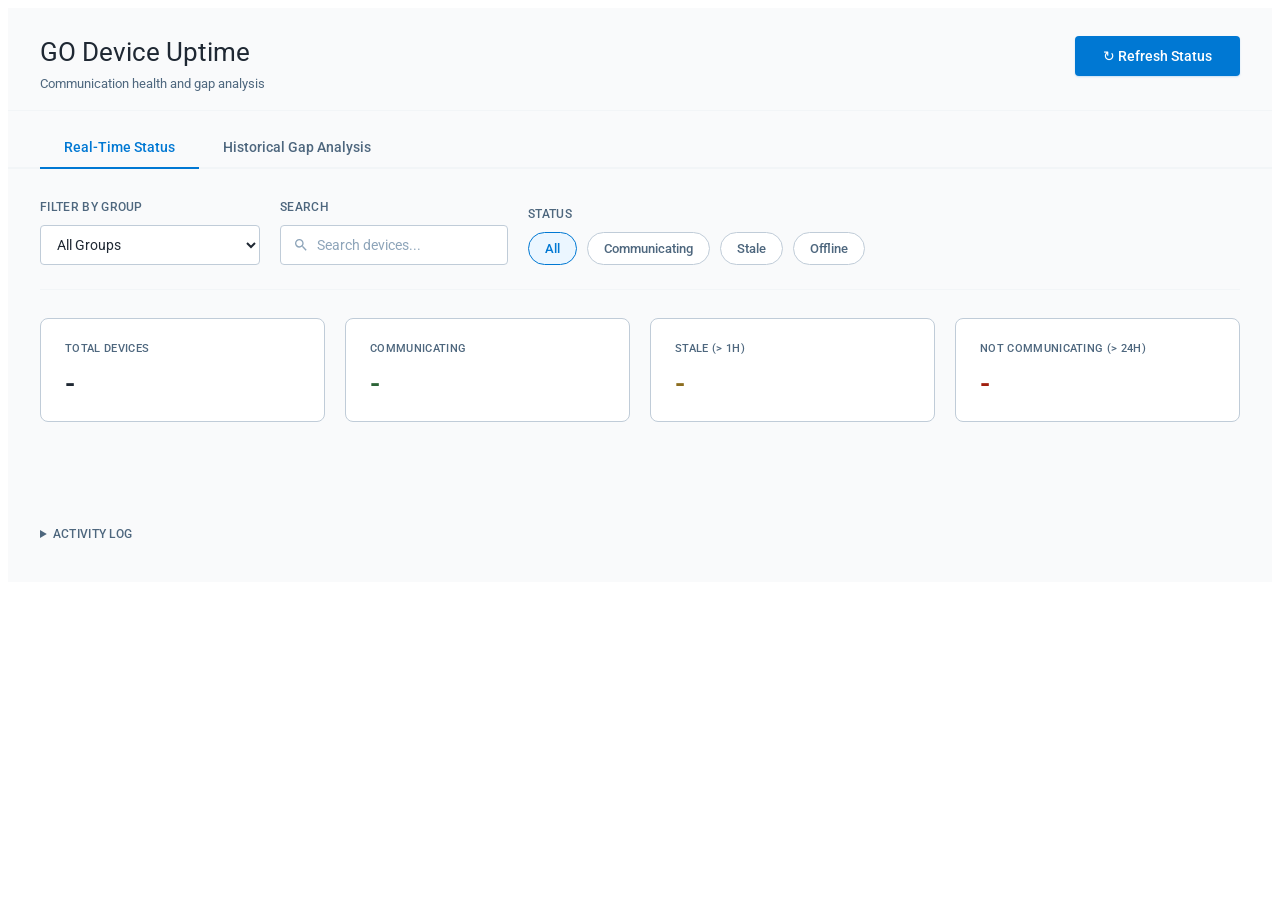
==== commit f0fcb368: "Improve layout spacing and reduce visual clutter - Add more breathing room between toolbar, KPIs, an" ====
--- a/src/index.html
+++ b/src/index.html
@@ -81,10 +81,11 @@
 
     /* ── Page Title (native MyGeotab style) ── */
     #gudContainer#gudContainer .gud-page-title-bar {
-      padding: 24px 32px 0 !important;
+      padding: 28px 32px 16px !important;
       display: flex !important;
       align-items: flex-start !important;
       justify-content: space-between !important;
+      border-bottom: 1px solid var(--backgrounds-content-1) !important;
     }
     #gudContainer#gudContainer .gud-page-title-bar h1 {
       font-size: 26px !important;
@@ -94,10 +95,10 @@
       line-height: 32px !important;
     }
     #gudContainer#gudContainer .gud-page-title-bar p {
-      font-size: 14px !important;
+      font-size: 13px !important;
       font-weight: 400 !important;
       color: var(--text-secondary) !important;
-      margin: 4px 0 0 0 !important;
+      margin: 6px 0 0 0 !important;
     }
 
     /* ── Tab Bar ── */
@@ -110,7 +111,7 @@
       background: none !important;
     }
     #gudContainer#gudContainer .gud-tab-btn {
-      padding: 10px 20px !important;
+      padding: 12px 24px !important;
       font-family: var(--main-font) !important;
       font-size: 14px !important;
       font-weight: 500 !important;
@@ -138,7 +139,7 @@
     #gudContainer#gudContainer .gud-content {
       max-width: 1440px !important;
       margin: 0 auto !important;
-      padding: 20px 32px 24px !important;
+      padding: 28px 32px 32px !important;
     }
     #gudContainer#gudContainer .gud-tab-content {
       display: none !important;
@@ -151,14 +152,16 @@
     #gudContainer#gudContainer .gud-toolbar {
       display: flex !important;
       align-items: flex-end !important;
-      gap: 12px !important;
-      margin-bottom: 20px !important;
+      gap: 20px !important;
+      margin-bottom: 28px !important;
       flex-wrap: wrap !important;
+      padding-bottom: 24px !important;
+      border-bottom: 1px solid var(--backgrounds-content-1) !important;
     }
     #gudContainer#gudContainer .gud-field {
       display: flex !important;
       flex-direction: column !important;
-      gap: 6px !important;
+      gap: 8px !important;
     }
     #gudContainer#gudContainer .gud-field label {
       font-size: 12px !important;
@@ -242,17 +245,17 @@
     /* ── KPI Summary Cards ── */
     #gudContainer#gudContainer .gud-kpi-row {
       display: flex !important;
-      gap: 16px !important;
-      margin-bottom: 20px !important;
+      gap: 20px !important;
+      margin-bottom: 28px !important;
       flex-wrap: wrap !important;
     }
     #gudContainer#gudContainer .gud-kpi-card {
       flex: 1 !important;
-      min-width: 160px !important;
+      min-width: 180px !important;
       background: var(--backgrounds-main) !important;
       border: 1px solid var(--borders-general) !important;
       border-radius: 8px !important;
-      padding: 16px 20px !important;
+      padding: 20px 24px !important;
     }
     #gudContainer#gudContainer .gud-kpi-card__label {
       font-size: 11px !important;
@@ -260,10 +263,10 @@
       text-transform: uppercase !important;
       letter-spacing: 0.32px !important;
       color: var(--text-secondary) !important;
-      margin-bottom: 4px !important;
+      margin-bottom: 8px !important;
     }
     #gudContainer#gudContainer .gud-kpi-card__value {
-      font-size: 24px !important;
+      font-size: 28px !important;
       font-weight: 600 !important;
       color: var(--text-primary) !important;
       line-height: 1.2 !important;
@@ -283,16 +286,16 @@
     #gudContainer#gudContainer .gud-panel__header {
       background: var(--backgrounds-main) !important;
       border-bottom: 1px solid var(--borders-general) !important;
-      padding: 12px 20px !important;
+      padding: 16px 20px !important;
       display: flex !important;
       align-items: center !important;
       justify-content: space-between !important;
     }
     #gudContainer#gudContainer .gud-panel__title {
-      font-size: 14px !important;
-      font-weight: 500 !important;
+      font-size: 15px !important;
+      font-weight: 600 !important;
       color: var(--text-primary) !important;
-      line-height: 20px !important;
+      line-height: 22px !important;
     }
 
     /* ── Tables ── */
@@ -306,11 +309,11 @@
     #gudContainer#gudContainer .gud-table thead th {
       background: var(--backgrounds-content-1) !important;
       font-size: 12px !important;
-      font-weight: 500 !important;
+      font-weight: 600 !important;
       text-transform: uppercase !important;
-      letter-spacing: 0.32px !important;
+      letter-spacing: 0.4px !important;
       color: var(--text-secondary) !important;
-      padding: 12px 16px !important;
+      padding: 14px 16px !important;
       text-align: left !important;
       border-bottom: 1px solid var(--borders-general) !important;
       position: sticky !important;
@@ -319,11 +322,11 @@
       white-space: nowrap !important;
     }
     #gudContainer#gudContainer .gud-table tbody td {
-      padding: 10px 16px !important;
+      padding: 14px 16px !important;
       border-bottom: 1px solid var(--backgrounds-content-1) !important;
-      font-family: var(--main-font-data) !important;
-      font-size: 13px !important;
-      line-height: 18px !important;
+      font-family: var(--main-font) !important;
+      font-size: 14px !important;
+      line-height: 20px !important;
       color: var(--text-primary) !important;
     }
     #gudContainer#gudContainer .gud-table tbody tr:last-child td {
@@ -422,8 +425,25 @@
     @keyframes gudSpin { to { transform: rotate(360deg); } }
 
     /* ── Status Log (collapsible debug) ── */
+    #gudContainer#gudContainer .gud-log-details {
+      margin-top: 8px !important;
+    }
+    #gudContainer#gudContainer .gud-log-summary {
+      font-family: var(--main-font) !important;
+      font-size: 12px !important;
+      font-weight: 500 !important;
+      color: var(--text-secondary) !important;
+      cursor: pointer !important;
+      padding: 6px 0 !important;
+      user-select: none !important;
+      text-transform: uppercase !important;
+      letter-spacing: 0.3px !important;
+    }
+    #gudContainer#gudContainer .gud-log-summary:hover {
+      color: var(--text-primary) !important;
+    }
     #gudContainer#gudContainer .gud-status-log {
-      margin-top: 16px !important;
+      margin-top: 8px !important;
       padding: 10px 16px !important;
       background: var(--backgrounds-content-1) !important;
       color: var(--text-secondary) !important;
@@ -486,7 +506,7 @@
     /* ── Status Filter Chips ── */
     #gudContainer#gudContainer .gud-filter-chips {
       display: flex !important;
-      gap: 8px !important;
+      gap: 10px !important;
       align-items: center !important;
       flex-wrap: wrap !important;
     }
@@ -494,7 +514,7 @@
       font-family: var(--main-font) !important;
       font-size: 13px !important;
       font-weight: 500 !important;
-      padding: 6px 14px !important;
+      padding: 8px 16px !important;
       border-radius: 20px !important;
       border: 1px solid var(--borders-general) !important;
       background: var(--backgrounds-main) !important;
@@ -524,12 +544,12 @@
 
     /* ── Responsive ── */
     @media (max-width: 800px) {
-      #gudContainer .gud-content { padding: 16px; }
-      #gudContainer .gud-page-header { padding: 16px; }
-      #gudContainer .gud-tab-bar { padding: 0 16px; }
-      #gudContainer .gud-kpi-row { flex-direction: column; }
-      #gudContainer .gud-toolbar { flex-direction: column; align-items: stretch; }
-      #gudContainer .gud-field select { min-width: auto; width: 100%; }
+      #gudContainer#gudContainer .gud-content { padding: 16px !important; }
+      #gudContainer#gudContainer .gud-page-title-bar { padding: 16px !important; }
+      #gudContainer#gudContainer .gud-tab-bar { padding: 0 16px !important; }
+      #gudContainer#gudContainer .gud-kpi-row { flex-direction: column !important; }
+      #gudContainer#gudContainer .gud-toolbar { flex-direction: column !important; align-items: stretch !important; }
+      #gudContainer#gudContainer .gud-field select { min-width: auto !important; width: 100% !important; }
     }
   </style>
 </head>
@@ -657,9 +677,12 @@
 
   </div>
 
-  <!-- Status Log -->
+  <!-- Status Log (collapsible) -->
   <div class="gud-content" style="padding-top:0;">
-    <div class="gud-status-log" id="output"></div>
+    <details class="gud-log-details">
+      <summary class="gud-log-summary">Activity Log</summary>
+      <div class="gud-status-log" id="output"></div>
+    </details>
   </div>
 
 </div>
